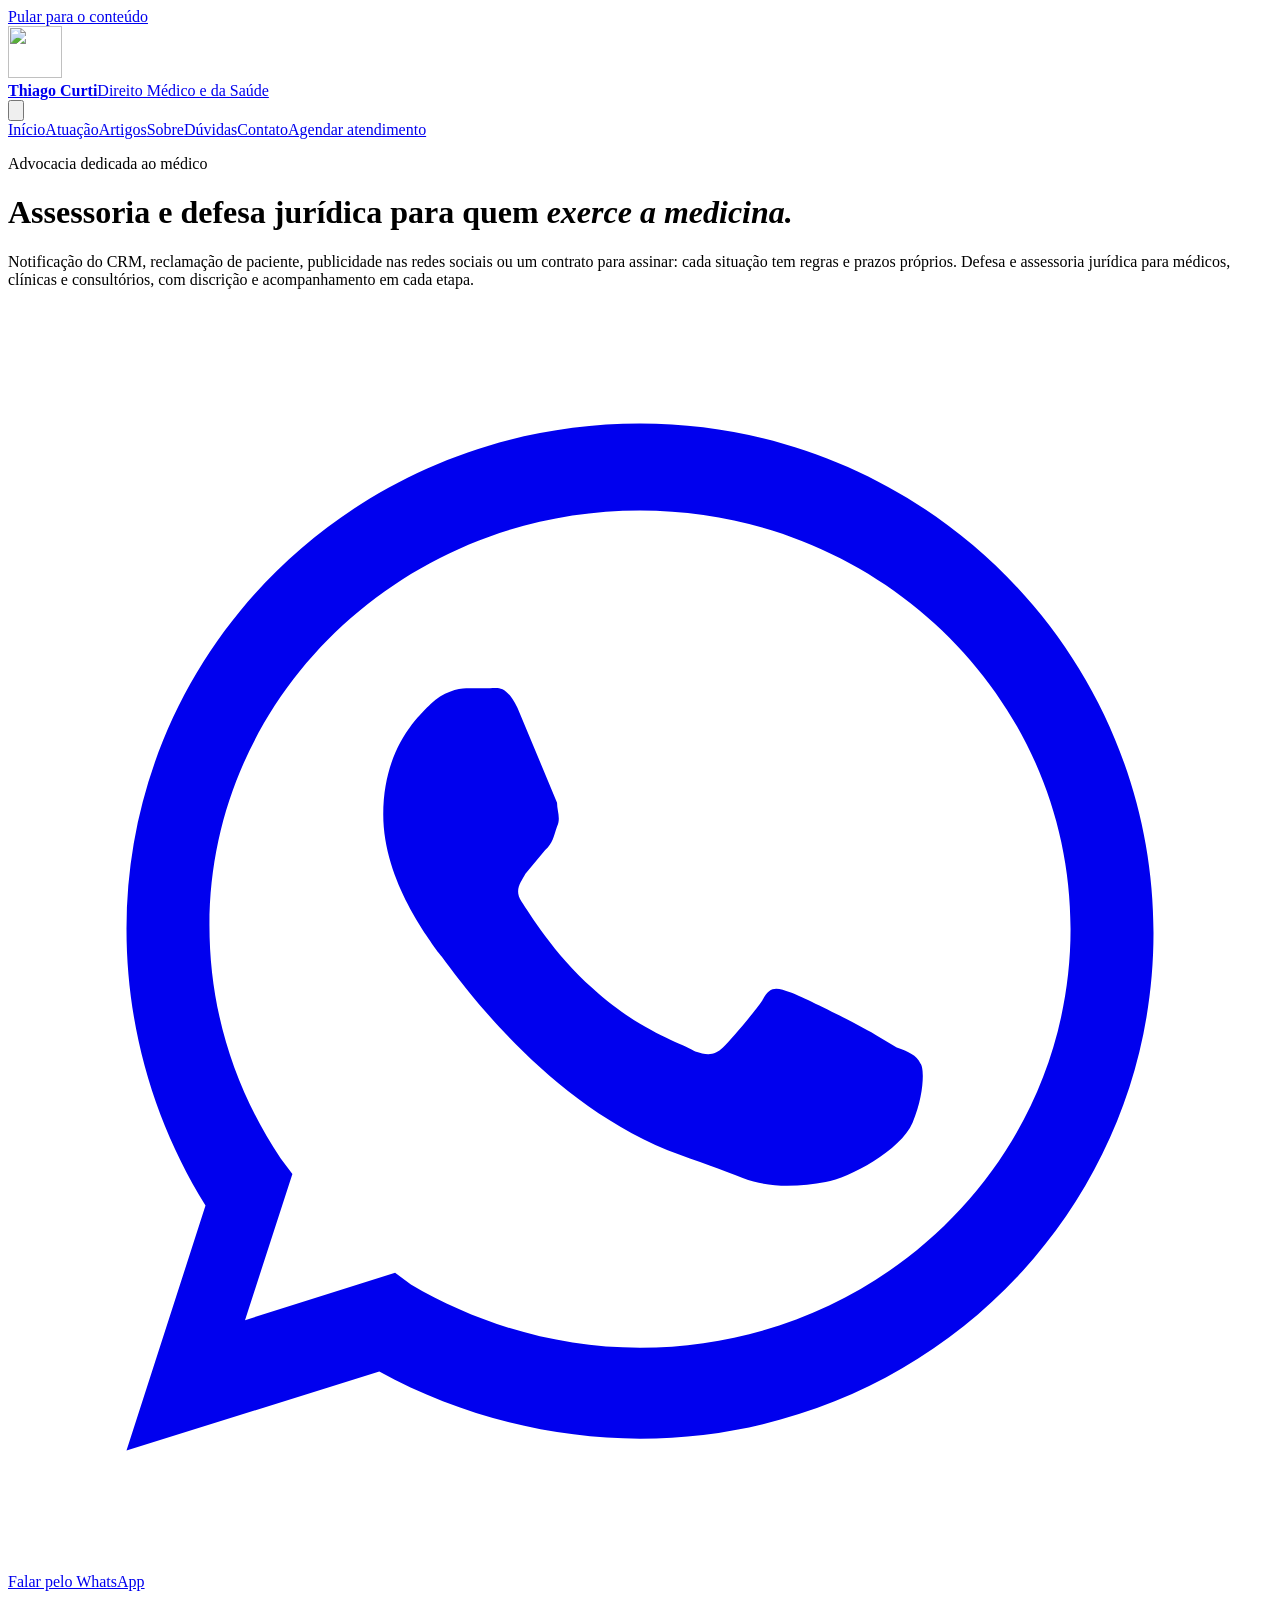
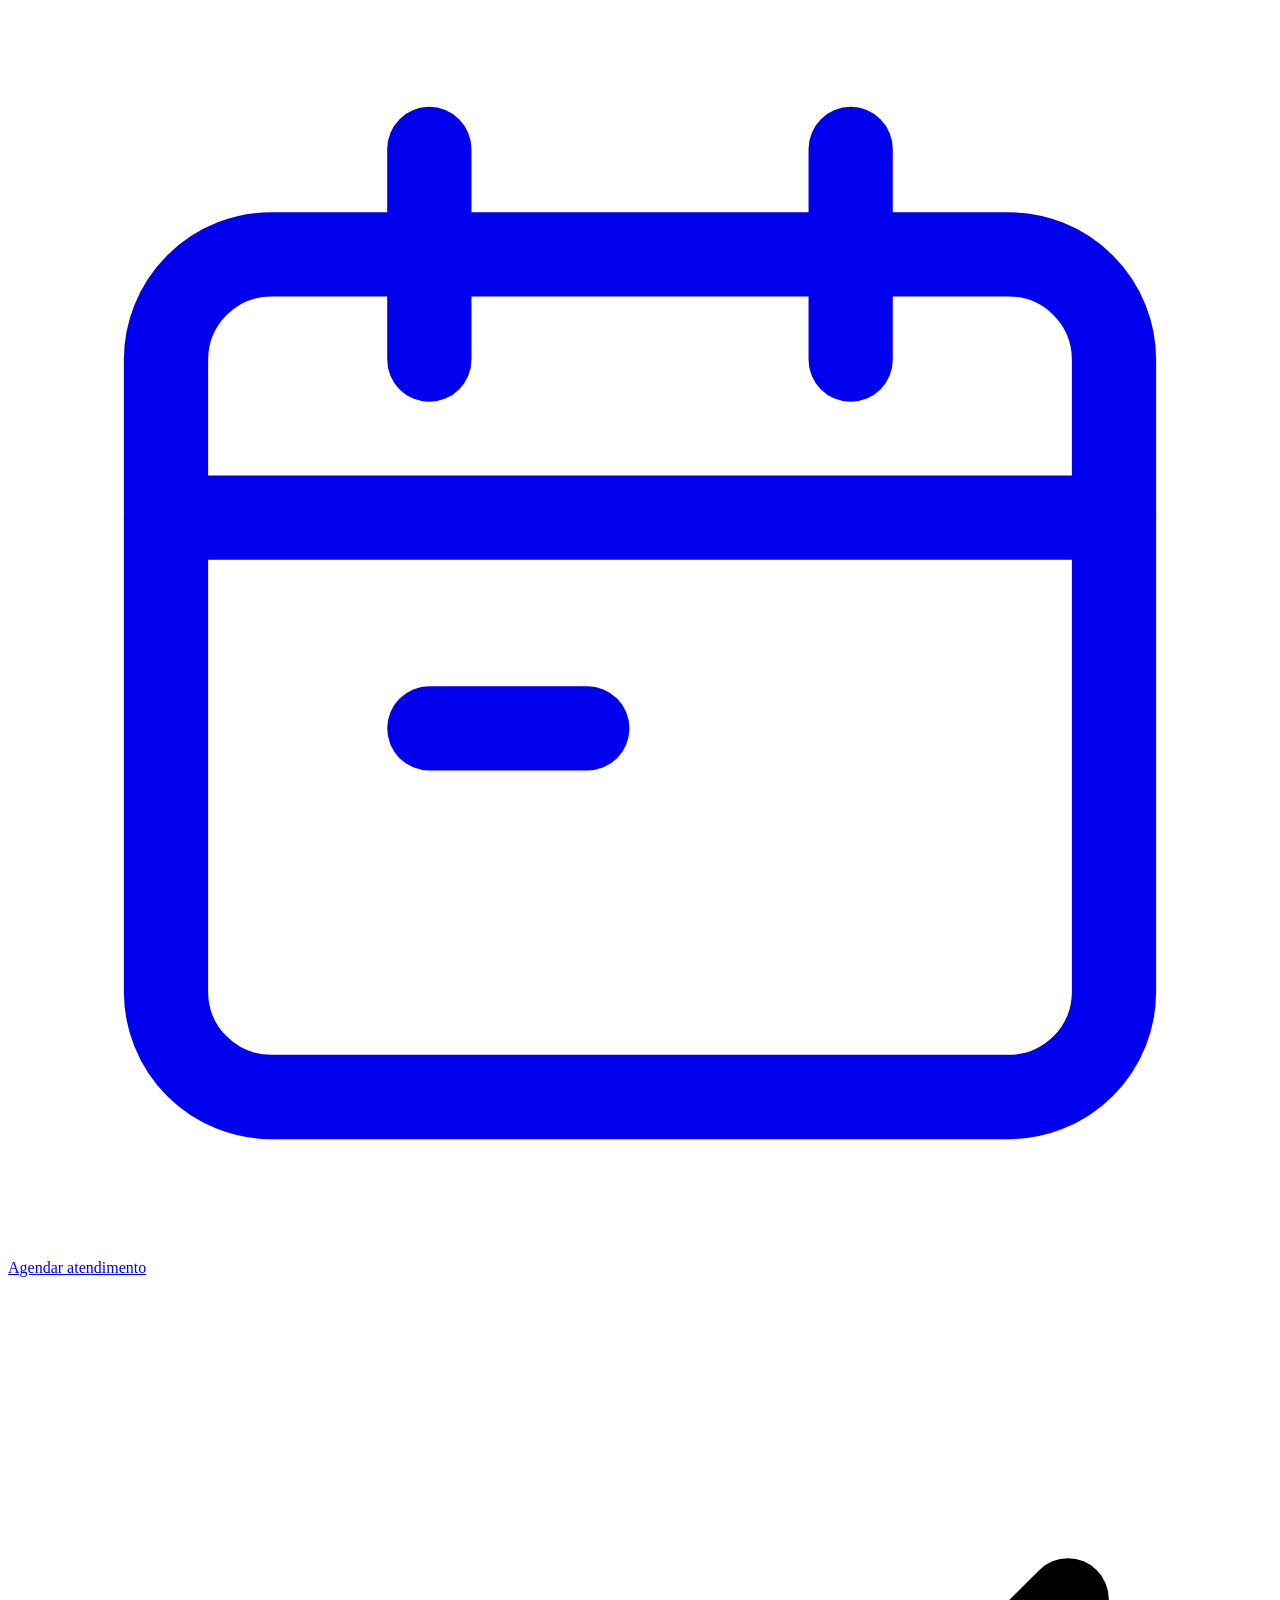
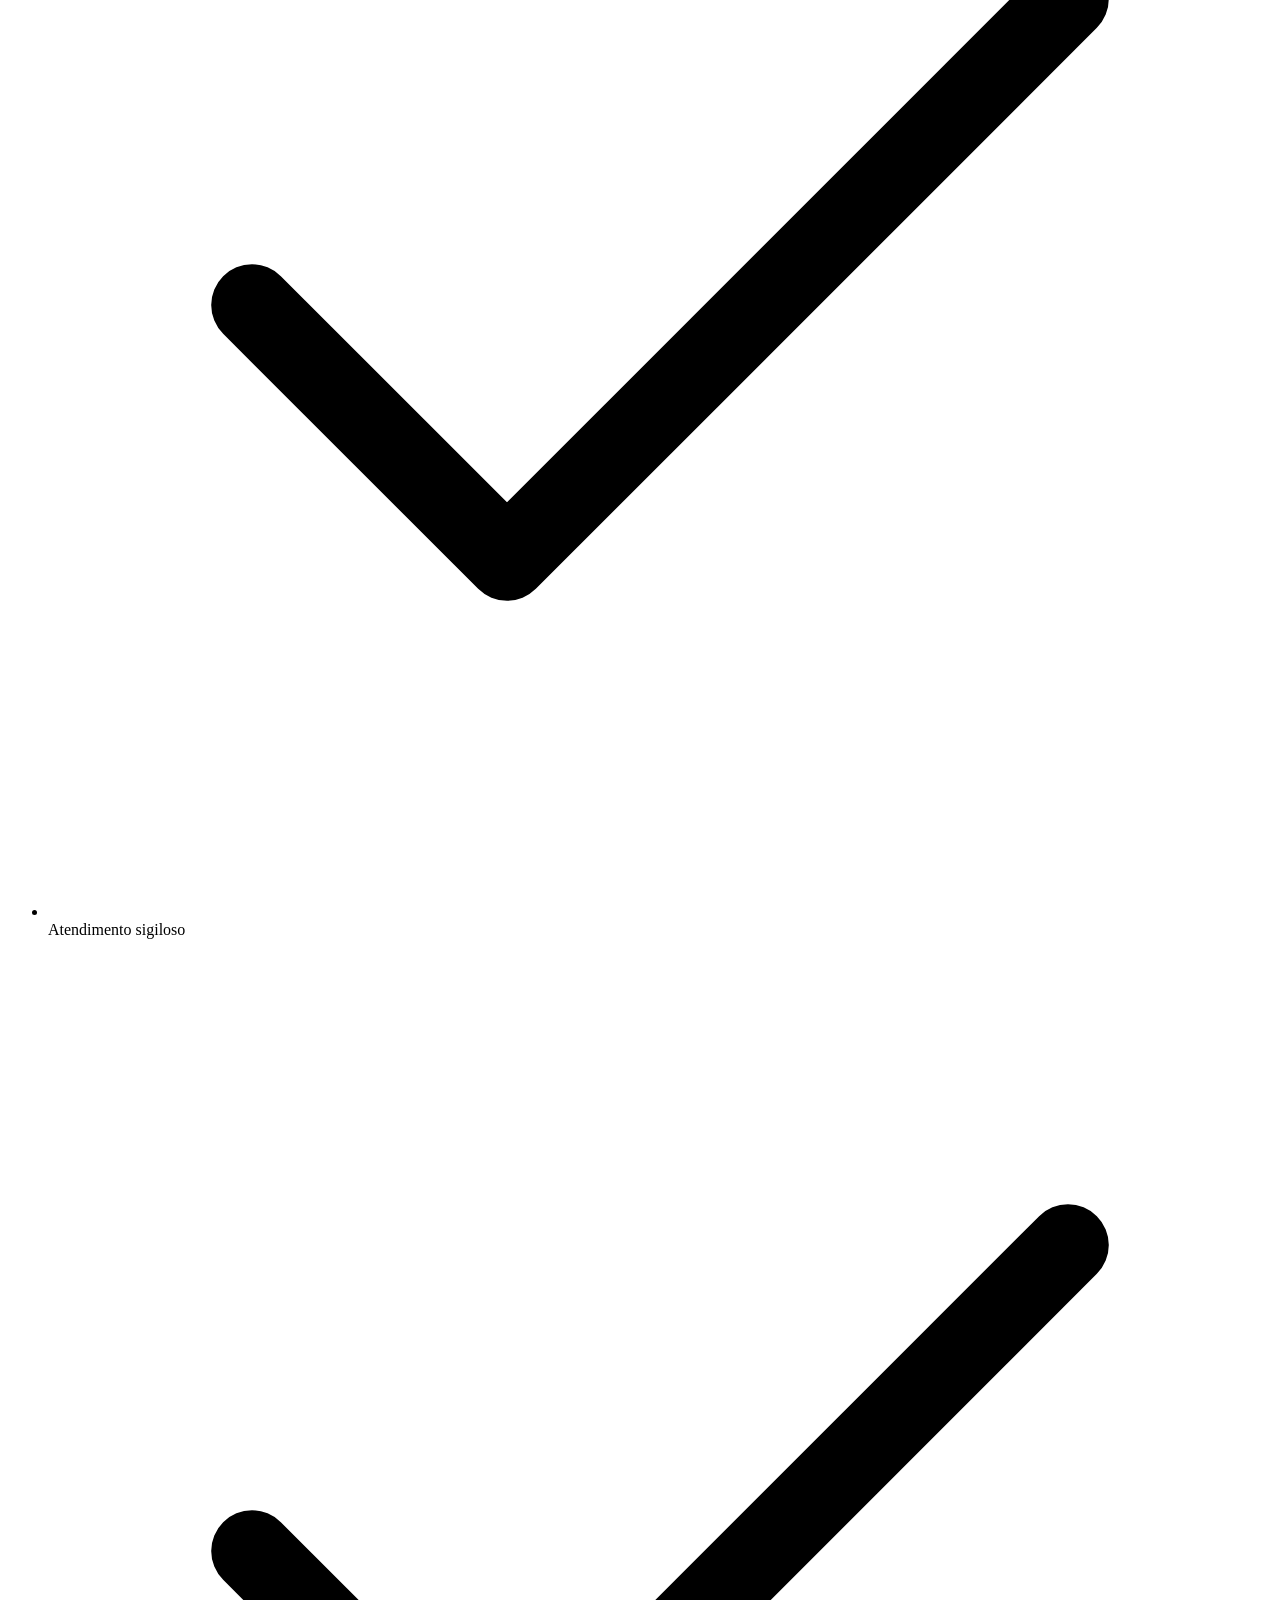
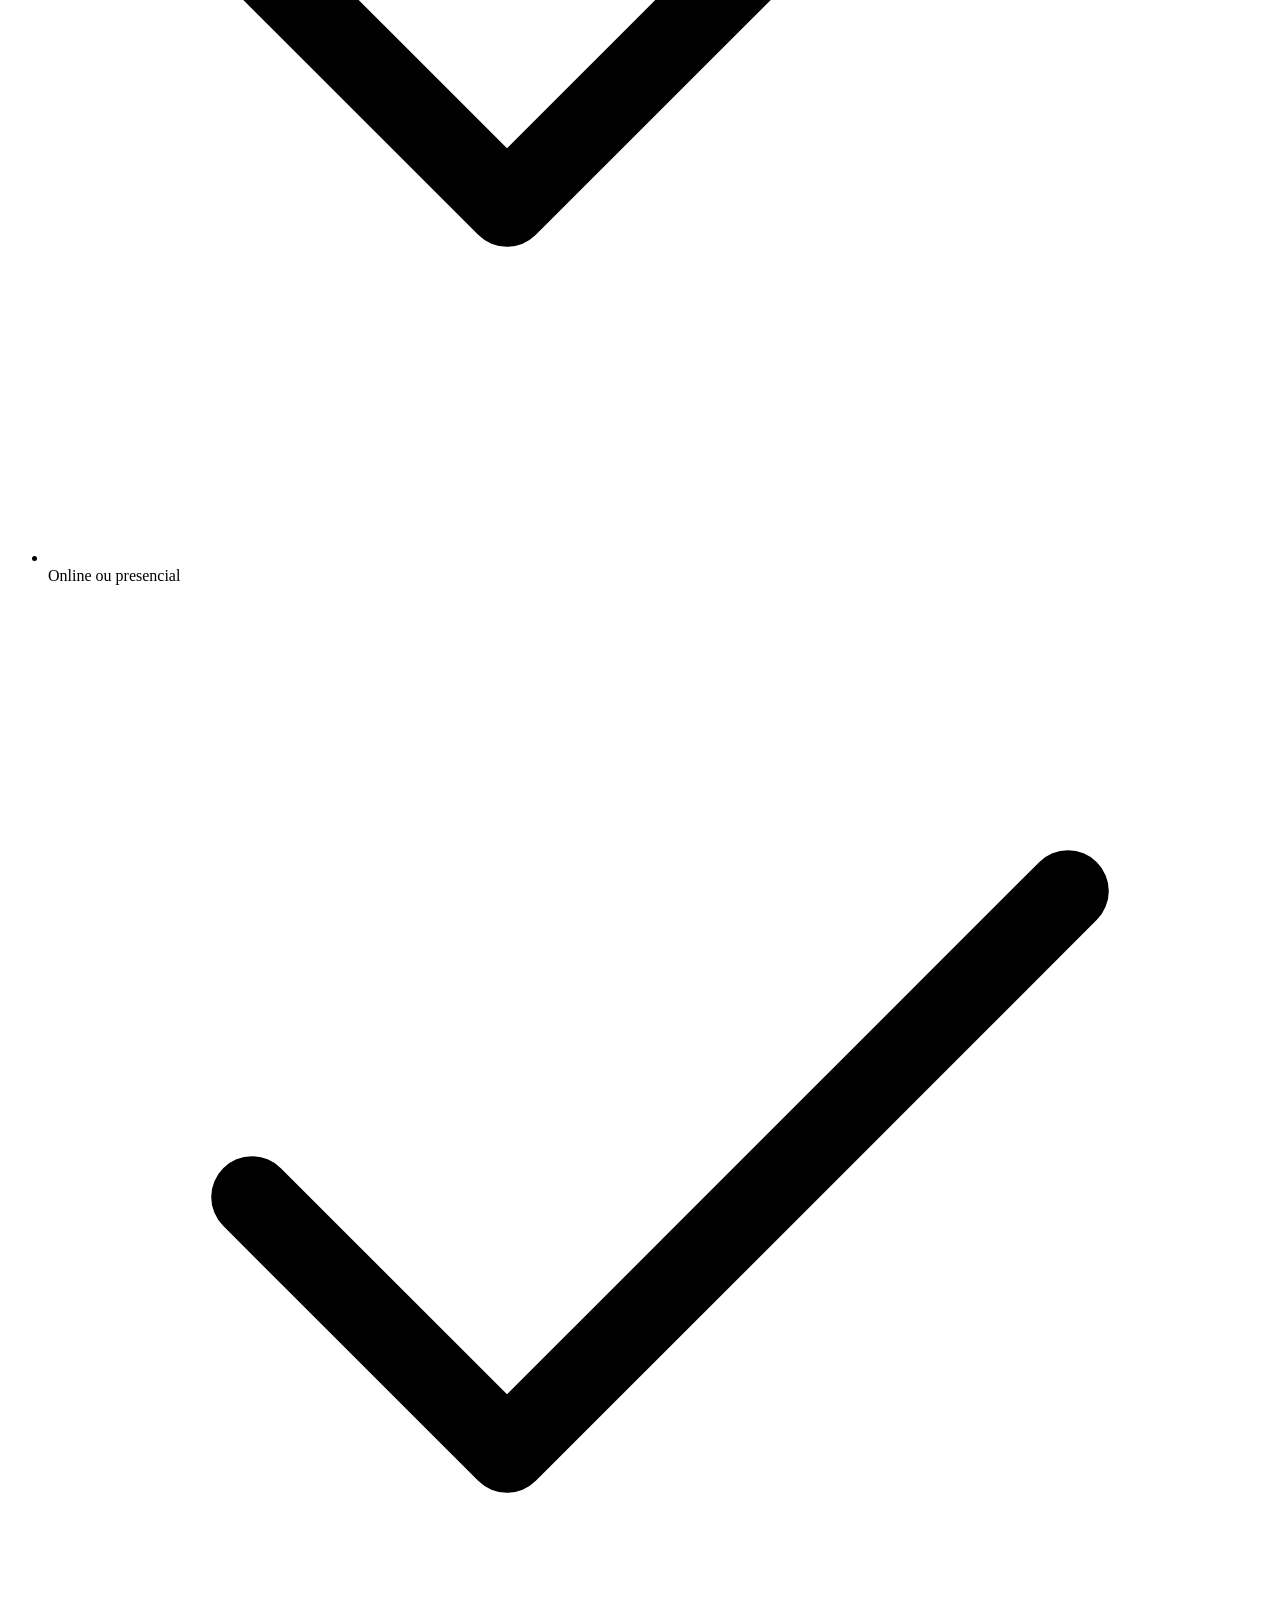
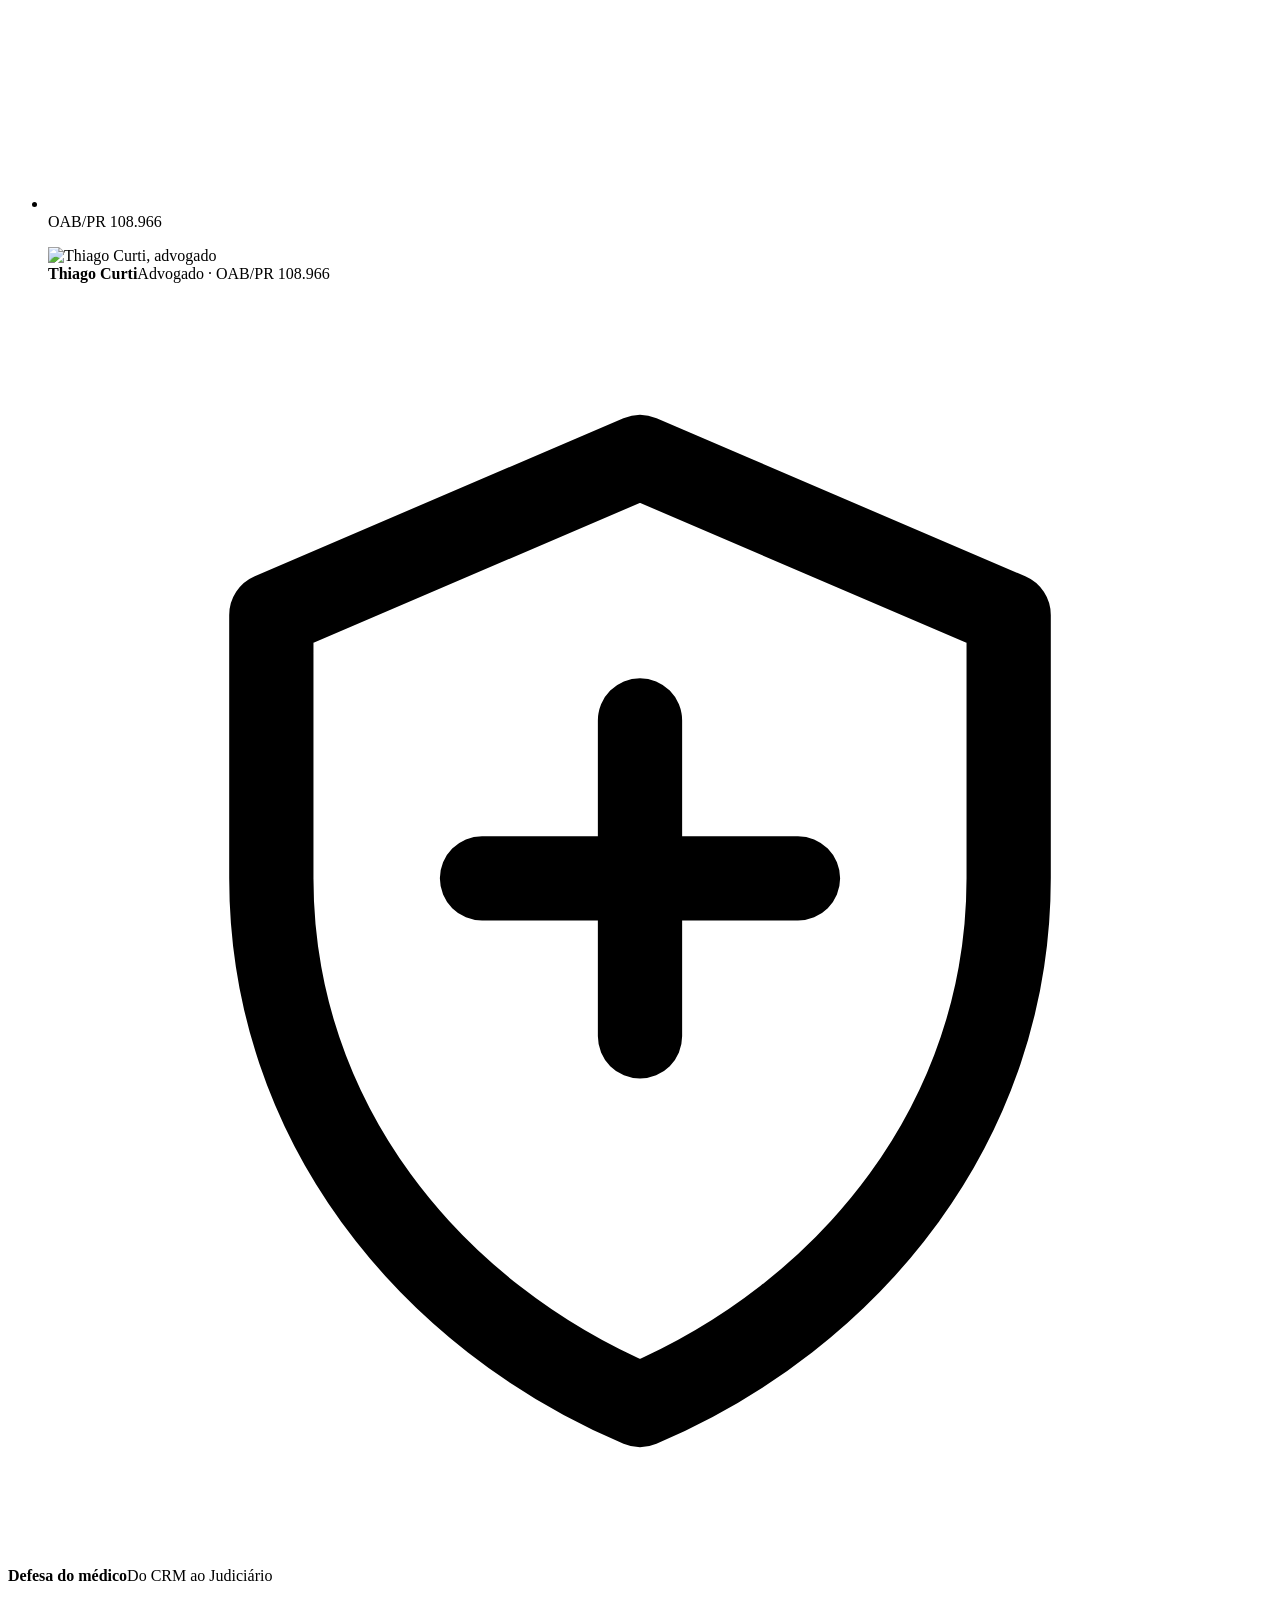
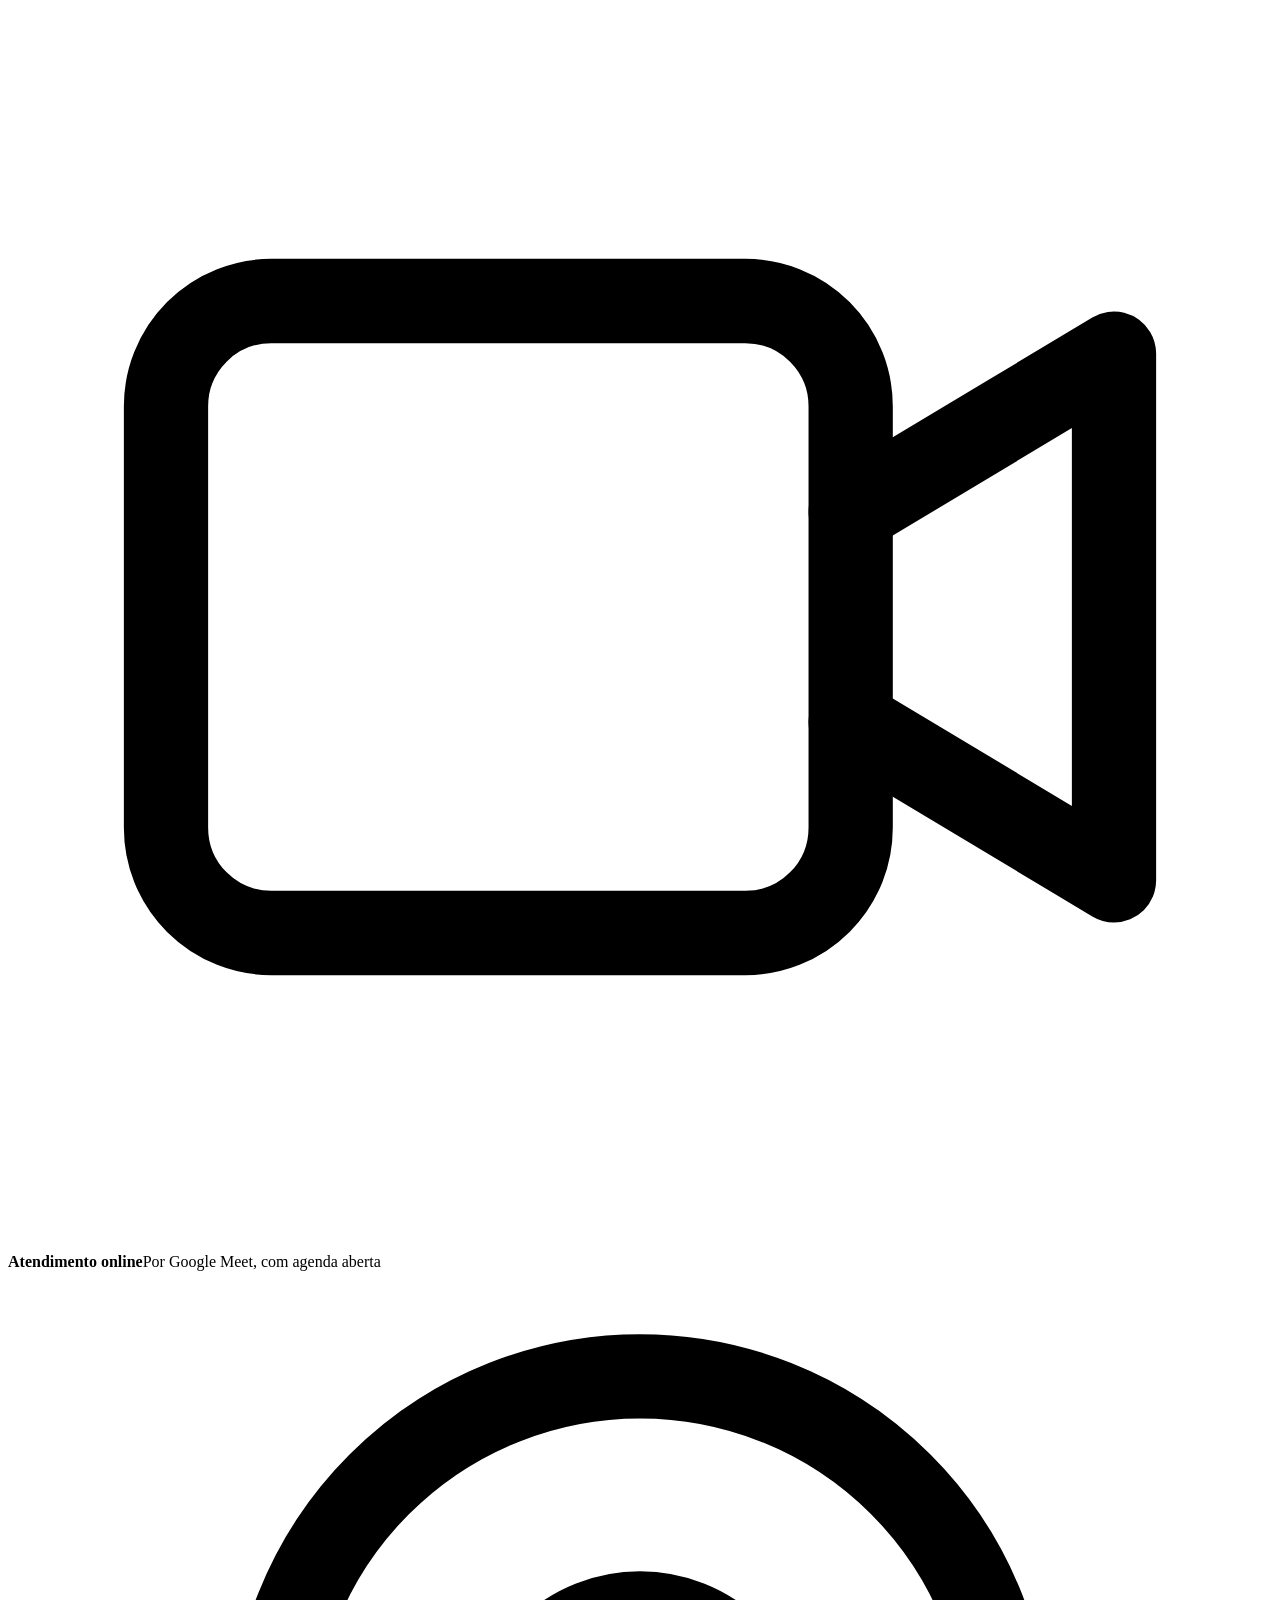
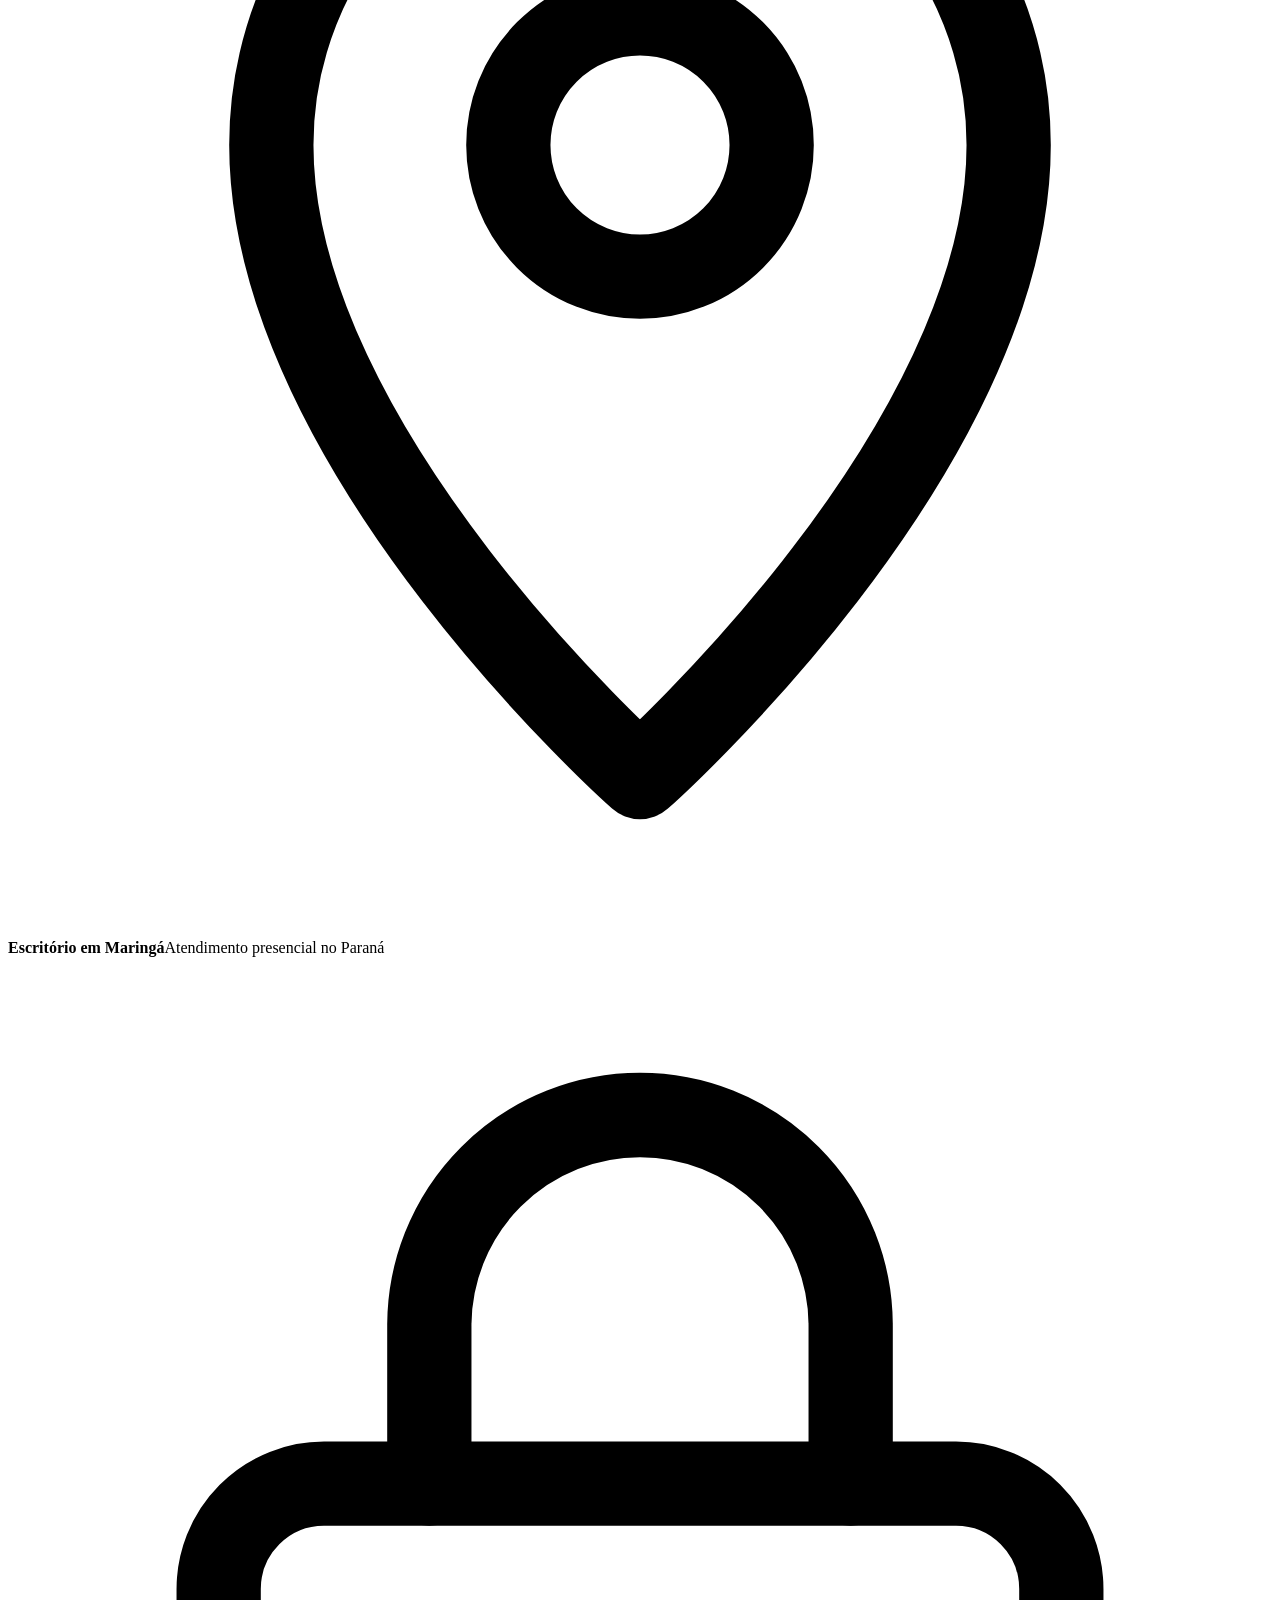
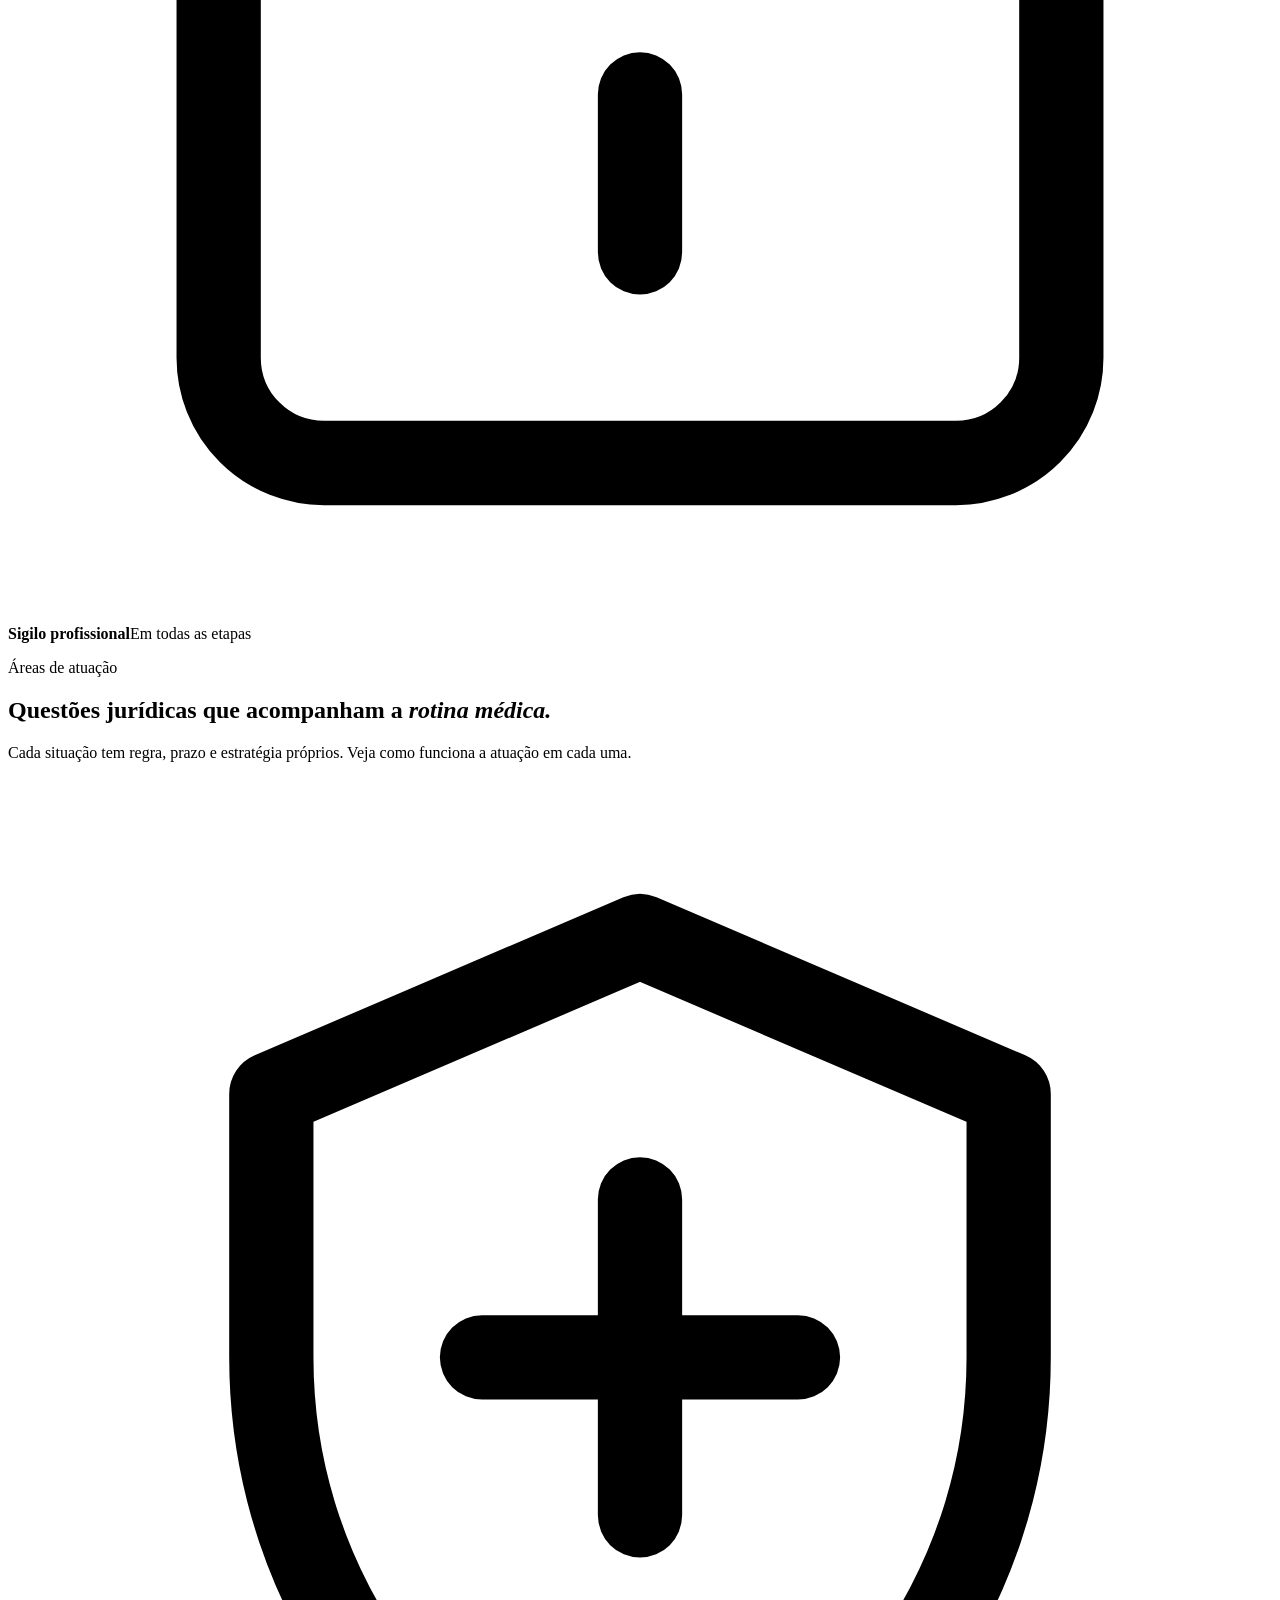
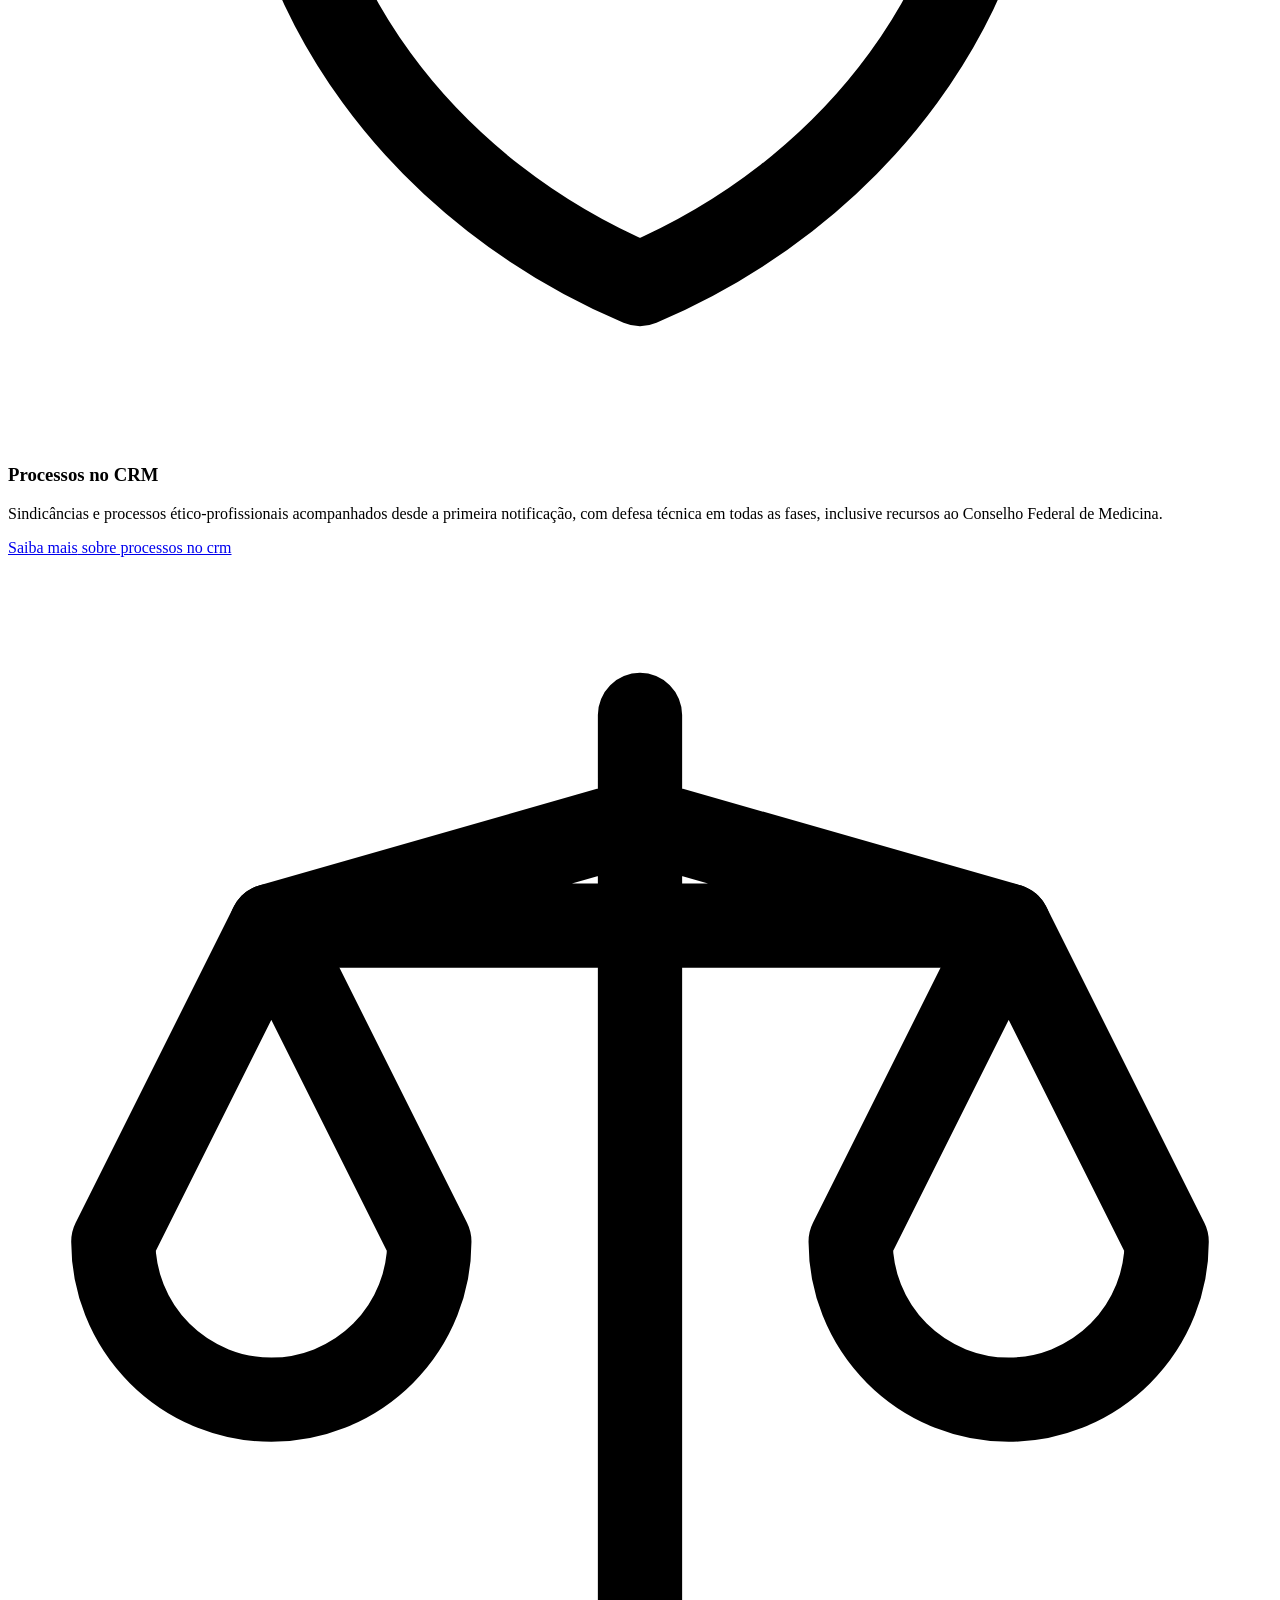
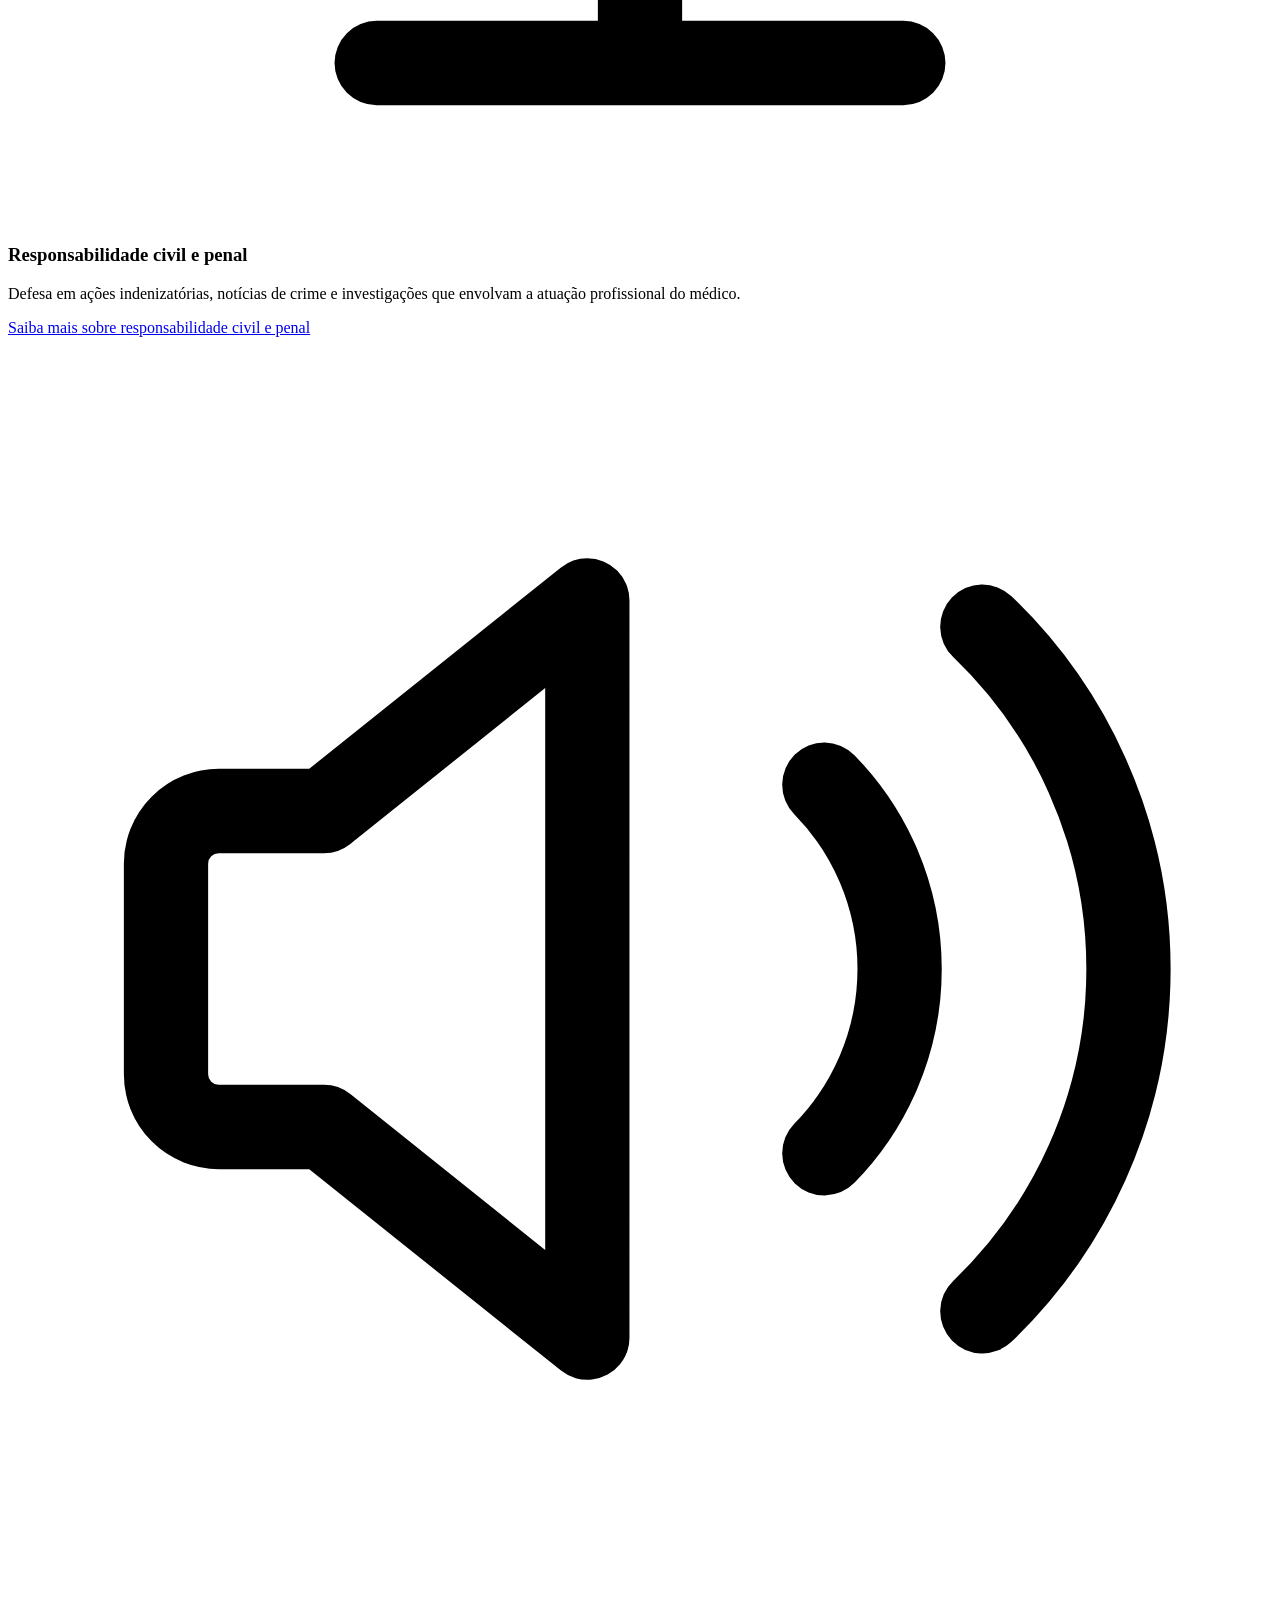
==== index.html @ bc61160e "Add files via upload" ====
<!DOCTYPE html>
<html lang="pt-BR">
<head>
<meta charset="utf-8">
<meta name="viewport" content="width=device-width, initial-scale=1">
<title>Thiago Curti | Advocacia em Direito Médico para médicos — Maringá/PR</title>
<meta name="description" content="Assessoria e defesa jurídica para médicos, clínicas e consultórios: processos no CRM, responsabilidade profissional, publicidade médica, contratos e LGPD.">
<link rel="canonical" href="https://thiagocurti.github.io/">
<meta property="og:title" content="Thiago Curti | Advocacia em Direito Médico para médicos — Maringá/PR">
<meta property="og:description" content="Assessoria e defesa jurídica para médicos, clínicas e consultórios: processos no CRM, responsabilidade profissional, publicidade médica, contratos e LGPD.">
<meta property="og:type" content="website">
<meta property="og:locale" content="pt_BR">
<meta property="og:image" content="https://thiagocurti.github.io/assets/img/thiago-curti.jpg">
<meta name="theme-color" content="#16171A">
<link rel="icon" href="data:image/svg+xml,%3Csvg xmlns='http://www.w3.org/2000/svg' viewBox='0 0 40 40'%3E%3Crect width='40' height='40' rx='8' fill='%2316171A'/%3E%3Cpath d='M28 12a10 10 0 1 0 0 16' fill='none' stroke='%23B48C52' stroke-width='3.5' stroke-linecap='round'/%3E%3C/svg%3E">
<link rel="preconnect" href="https://fonts.googleapis.com"><link rel="preconnect" href="https://fonts.gstatic.com" crossorigin><link href="https://fonts.googleapis.com/css2?family=Cormorant+Garamond:ital,wght@0,500;0,600;0,700;1,500;1,600&family=Montserrat:wght@400;500;600&display=swap" rel="stylesheet">
<link rel="stylesheet" href="assets/style.css">
</head>
<body>
<a class="pular" href="#conteudo">Pular para o conteúdo</a>
<header class="topo"><div class="wrap">
<a class="marca" href="index.html"><img src="assets/img/logo-escuro-marca.png" alt="" width="54" height="52"><div><strong>Thiago <b>Curti</b></strong><span>Direito Médico e da Saúde</span></div></a>
<button class="abrir-menu" type="button" aria-expanded="false" aria-controls="menu" aria-label="Abrir menu"><svg viewBox="0 0 24 24" fill="none" stroke="currentColor" stroke-width="1.6" stroke-linecap="round" stroke-linejoin="round" aria-hidden="true"><path d="M4 7h16M4 12h16M4 17h16"/></svg></button>
<nav class="menu" id="menu" aria-label="Principal"><a href="index.html" aria-current="page">Início</a><a href="index.html#atuacao">Atuação</a><a href="artigos/index.html">Artigos</a><a href="index.html#sobre">Sobre</a><a href="index.html#duvidas">Dúvidas</a><a href="index.html#atendimento">Contato</a><a class="btn btn-ouro" href="https://calendar.app.google/kTP8xy6RkX4CCLtx5" target="_blank" rel="noopener">Agendar atendimento</a></nav>
</div></header>
<main id="conteudo">
<div class="hero"><div class="wrap">
<div>
<p class="selo-topo">Advocacia dedicada ao médico</p>
<h1>Assessoria e defesa jurídica para quem <em>exerce a medicina.</em></h1>
<p class="lead">Notificação do CRM, reclamação de paciente, publicidade nas redes sociais ou um contrato para assinar: cada situação tem regras e prazos próprios. Defesa e assessoria jurídica para médicos, clínicas e consultórios, com discrição e acompanhamento em cada etapa.</p>
<div class="acoes"><a class="btn btn-whats" href="https://wa.me/5544998753258" target="_blank" rel="noopener"><svg viewBox="0 0 32 32" aria-hidden="true" fill="currentColor"><path d="M16 3C8.8 3 3 8.7 3 15.8c0 2.5.7 4.9 2 7L3 29l6.4-2c2 1.1 4.3 1.7 6.6 1.7 7.2 0 13-5.7 13-12.8S23.2 3 16 3zm0 23.4c-2.1 0-4.1-.6-5.8-1.6l-.4-.3-3.8 1.2 1.2-3.7-.3-.4c-1.2-1.8-1.8-3.8-1.8-5.9C5.1 9.9 10 5.2 16 5.2s10.9 4.7 10.9 10.6S22 26.4 16 26.4zm6-7.9c-.3-.2-1.9-1-2.2-1.1-.3-.1-.5-.2-.7.2-.2.3-.8 1-1 1.2-.2.2-.4.2-.7.1-.3-.2-1.4-.5-2.6-1.6-1-.9-1.6-1.9-1.8-2.2-.2-.3 0-.5.1-.7l.5-.6c.2-.2.2-.3.3-.6.1-.2 0-.4 0-.6l-1-2.4c-.3-.6-.5-.5-.7-.5h-.6c-.2 0-.6.1-.9.4-.3.3-1.2 1.1-1.2 2.8s1.2 3.2 1.4 3.5c.2.2 2.4 3.6 5.8 5 .8.3 1.4.5 1.9.7.8.3 1.5.2 2.1.1.6-.1 1.9-.8 2.2-1.5.3-.7.3-1.4.2-1.5-.1-.2-.3-.3-.6-.4z"/></svg>Falar pelo WhatsApp</a><a class="btn btn-claro" href="https://calendar.app.google/kTP8xy6RkX4CCLtx5" target="_blank" rel="noopener"><svg viewBox="0 0 24 24" fill="none" stroke="currentColor" stroke-width="1.6" stroke-linecap="round" stroke-linejoin="round" aria-hidden="true"><rect x="3" y="5" width="18" height="16" rx="2"/><path d="M3 10h18M8 3v4M16 3v4M8 14h3"/></svg>Agendar atendimento</a></div>
<ul class="garantias"><li><svg viewBox="0 0 24 24" fill="none" stroke="currentColor" stroke-width="1.6" stroke-linecap="round" stroke-linejoin="round" aria-hidden="true"><path d="M20 6L9 17l-5-5"/></svg>Atendimento sigiloso</li><li><svg viewBox="0 0 24 24" fill="none" stroke="currentColor" stroke-width="1.6" stroke-linecap="round" stroke-linejoin="round" aria-hidden="true"><path d="M20 6L9 17l-5-5"/></svg>Online ou presencial</li><li><svg viewBox="0 0 24 24" fill="none" stroke="currentColor" stroke-width="1.6" stroke-linecap="round" stroke-linejoin="round" aria-hidden="true"><path d="M20 6L9 17l-5-5"/></svg>OAB/PR 108.966</li></ul>
</div>
<figure class="retrato-hero"><img src="assets/img/thiago-curti.jpg" alt="Thiago Curti, advogado" width="640" height="640"><figcaption><strong>Thiago Curti</strong>Advogado · OAB/PR 108.966</figcaption></figure>
</div></div>

<div class="faixa"><div class="wrap">
<div class="item"><svg viewBox="0 0 24 24" fill="none" stroke="currentColor" stroke-width="1.6" stroke-linecap="round" stroke-linejoin="round" aria-hidden="true"><path d="M12 3l7 3v5c0 4.6-3 8.3-7 10-4-1.7-7-5.4-7-10V6l7-3z"/><path d="M12 8v6M9 11h6"/></svg><div><strong>Defesa do médico</strong><span>Do CRM ao Judiciário</span></div></div>
<div class="item"><svg viewBox="0 0 24 24" fill="none" stroke="currentColor" stroke-width="1.6" stroke-linecap="round" stroke-linejoin="round" aria-hidden="true"><rect x="3" y="6" width="13" height="12" rx="2"/><path d="M16 10l5-3v10l-5-3"/></svg><div><strong>Atendimento online</strong><span>Por Google Meet, com agenda aberta</span></div></div>
<div class="item"><svg viewBox="0 0 24 24" fill="none" stroke="currentColor" stroke-width="1.6" stroke-linecap="round" stroke-linejoin="round" aria-hidden="true"><path d="M12 21s7-6.2 7-12a7 7 0 10-14 0c0 5.8 7 12 7 12z"/><circle cx="12" cy="9" r="2.5"/></svg><div><strong>Escritório em Maringá</strong><span>Atendimento presencial no Paraná</span></div></div>
<div class="item"><svg viewBox="0 0 24 24" fill="none" stroke="currentColor" stroke-width="1.6" stroke-linecap="round" stroke-linejoin="round" aria-hidden="true"><rect x="4" y="10" width="16" height="11" rx="2"/><path d="M8 10V7a4 4 0 018 0v3M12 14v3"/></svg><div><strong>Sigilo profissional</strong><span>Em todas as etapas</span></div></div>
</div></div>

<section id="atuacao"><div class="wrap">
<div class="cab-secao"><p class="marcador">Áreas de atuação</p><h2>Questões jurídicas que acompanham a <em>rotina médica.</em></h2><p>Cada situação tem regra, prazo e estratégia próprios. Veja como funciona a atuação em cada uma.</p></div>
<div class="cartoes"><article class="cartao"><div class="icone"><svg viewBox="0 0 24 24" fill="none" stroke="currentColor" stroke-width="1.6" stroke-linecap="round" stroke-linejoin="round" aria-hidden="true"><path d="M12 3l7 3v5c0 4.6-3 8.3-7 10-4-1.7-7-5.4-7-10V6l7-3z"/><path d="M12 8v6M9 11h6"/></svg></div><h3>Processos no CRM</h3><p>Sindicâncias e processos ético-profissionais acompanhados desde a primeira notificação, com defesa técnica em todas as fases, inclusive recursos ao Conselho Federal de Medicina.</p><a href="artigos/notificacao-crm-o-que-fazer.html">Saiba mais<span class="sr"> sobre processos no crm</span></a></article><article class="cartao"><div class="icone"><svg viewBox="0 0 24 24" fill="none" stroke="currentColor" stroke-width="1.6" stroke-linecap="round" stroke-linejoin="round" aria-hidden="true"><path d="M12 3v18M7 21h10M5 7h14M12 5l-7 2M12 5l7 2"/><path d="M5 7l-3 6a3 3 0 006 0L5 7zM19 7l-3 6a3 3 0 006 0l-3-6z"/></svg></div><h3>Responsabilidade civil e penal</h3><p>Defesa em ações indenizatórias, notícias de crime e investigações que envolvam a atuação profissional do médico.</p><a href="artigos/prontuario-e-consentimento-defesa-do-medico.html">Saiba mais<span class="sr"> sobre responsabilidade civil e penal</span></a></article><article class="cartao"><div class="icone"><svg viewBox="0 0 24 24" fill="none" stroke="currentColor" stroke-width="1.6" stroke-linecap="round" stroke-linejoin="round" aria-hidden="true"><path d="M3 10v4a1 1 0 001 1h2l5 4V5L6 9H4a1 1 0 00-1 1z"/><path d="M15.5 8.5a5 5 0 010 7M18.5 5.5a9 9 0 010 13"/></svg></div><h3>Publicidade médica</h3><p>Revisão de perfis, campanhas e conteúdos de redes sociais à luz da Resolução CFM n.º 2.336/2023, para comunicar sem expor o registro profissional.</p><a href="artigos/publicidade-medica-resolucao-cfm-2336.html">Saiba mais<span class="sr"> sobre publicidade médica</span></a></article><article class="cartao"><div class="icone"><svg viewBox="0 0 24 24" fill="none" stroke="currentColor" stroke-width="1.6" stroke-linecap="round" stroke-linejoin="round" aria-hidden="true"><rect x="5" y="3" width="14" height="18" rx="2"/><path d="M9 3v2h6V3M9 10h6M9 14h6M9 18h3"/></svg></div><h3>Preventivo: prontuários, consentimentos e demais documentos</h3><p>Revisão de prontuários, termos de consentimento livre e esclarecido e demais documentos do consultório, para que a rotina já produza a prova de que o atendimento foi correto.</p><a href="artigos/prontuario-e-consentimento-defesa-do-medico.html">Saiba mais<span class="sr"> sobre preventivo: prontuários, consentimentos e demais documentos</span></a></article><article class="cartao"><div class="icone"><svg viewBox="0 0 24 24" fill="none" stroke="currentColor" stroke-width="1.6" stroke-linecap="round" stroke-linejoin="round" aria-hidden="true"><path d="M14 3H7a2 2 0 00-2 2v14a2 2 0 002 2h10a2 2 0 002-2V8z"/><path d="M14 3v5h5M9 13h6M9 17h3"/><path d="M14.5 17.5l1.5 1.5 3-3"/></svg></div><h3>Contratos e sociedades médicas</h3><p>Contratos com hospitais, clínicas e operadoras, constituição de pessoa jurídica médica e acordos entre sócios.</p><a href="artigos/medico-pj-contratos-hospitais-clinicas.html">Saiba mais<span class="sr"> sobre contratos e sociedades médicas</span></a></article><article class="cartao"><div class="icone"><svg viewBox="0 0 24 24" fill="none" stroke="currentColor" stroke-width="1.6" stroke-linecap="round" stroke-linejoin="round" aria-hidden="true"><rect x="4" y="10" width="16" height="11" rx="2"/><path d="M8 10V7a4 4 0 018 0v3M12 14v3"/></svg></div><h3>Proteção de dados e telemedicina</h3><p>Adequação de consultórios e clínicas à LGPD e às regras da telemedicina, com foco no sigilo dos dados de saúde.</p><a href="artigos/lgpd-no-consultorio-medico.html">Saiba mais<span class="sr"> sobre proteção de dados e telemedicina</span></a></article></div>
</div></section>

<section class="crm" aria-labelledby="crm-titulo"><div class="grade">
<div class="foto"><p class="prazo"><b>30</b><span>dias</span><small>prazo da defesa prévia no processo ético-profissional (artigo 43, parágrafo 1º, do Código de Processo Ético-Profissional)</small></p></div>
<div class="texto">
<p class="marcador">Primeiros cuidados</p>
<h2 id="crm-titulo">Recebeu uma notificação do CRM?</h2>
<p class="intro">O que se faz nos primeiros dias costuma acompanhar o caso até o fim. Antes de responder:</p>
<ol class="passos">
<li><span><strong>Anote a data do recebimento.</strong> No processo ético-profissional, a defesa prévia tem prazo de 30 dias, contados da juntada aos autos do comprovante da citação.</span></li>
<li><span><strong>Separe a documentação:</strong> prontuário completo, termos de consentimento e registros do atendimento.</span></li>
<li><span><strong>Não procure o paciente</strong> ou o denunciante para tratar do caso.</span></li>
<li><span><strong>Não responda por impulso.</strong> A manifestação inicial já integra o procedimento.</span></li>
</ol>
<div class="acoes"><a class="btn btn-ouro" href="https://calendar.app.google/kTP8xy6RkX4CCLtx5" target="_blank" rel="noopener">Agendar uma conversa</a><a class="btn btn-claro" href="artigos/notificacao-crm-o-que-fazer.html">Ler o artigo completo</a></div>
</div>
</div></section>

<section id="sobre" class="creme"><div class="wrap sobre">
<div class="retrato" style="background:#fff;aspect-ratio:auto;padding:56px 40px"><img src="assets/img/logo-claro.png" alt="Logotipo Thiago Curti" style="height:auto;object-fit:contain" width="560" height="429"></div>
<div>
<p class="marcador">Sobre o advogado</p>
<h2>Thiago Curti</h2>
<p>Advogado inscrito na Ordem dos Advogados do Brasil, Seção do Paraná, sob o n.º 108.966, com escritório em Maringá. Dedica sua atuação ao Direito Médico e da Saúde, com foco na assessoria e na defesa de médicos, clínicas e consultórios.</p>
<p>O trabalho reúne o conhecimento das normas do Conselho Federal de Medicina, do Código de Ética Médica e da legislação civil, penal e de proteção de dados, com linguagem direta e acompanhamento próximo de cada etapa.</p>
<p>Também produz conteúdo informativo sobre a rotina jurídica da medicina no Instagram e no YouTube.</p>
<div class="redes"><a class="btn btn-azul" href="https://www.instagram.com/thiagocurti" target="_blank" rel="noopener">Instagram</a><a class="btn btn-contorno" href="https://www.youtube.com/channel/UC_EC77Ljl761EYmBbQ0q96g" target="_blank" rel="noopener">Canal no YouTube</a></div>
</div>
</div></section>

<section id="artigos"><div class="wrap">
<div class="cab-secao centro"><p class="marcador">Artigos</p><h2>Informação objetiva para o <em>dia a dia do médico.</em></h2></div>
<div class="grade-artigos"><article class="card-artigo"><div class="capa"><svg viewBox="0 0 24 24" fill="none" stroke="currentColor" stroke-width="1.6" stroke-linecap="round" stroke-linejoin="round" aria-hidden="true"><path d="M12 3l7 3v5c0 4.6-3 8.3-7 10-4-1.7-7-5.4-7-10V6l7-3z"/><path d="M12 8v6M9 11h6"/></svg><span>Processo no CRM</span></div><div class="txt"><h3><a href="artigos/notificacao-crm-o-que-fazer.html">Recebi uma notificação do CRM. E agora?</a></h3><p>A diferença entre sindicância e processo ético-profissional, os prazos que importam e os erros mais comuns na primeira resposta.</p><p class="data">6 min de leitura</p></div></article><article class="card-artigo"><div class="capa"><svg viewBox="0 0 24 24" fill="none" stroke="currentColor" stroke-width="1.6" stroke-linecap="round" stroke-linejoin="round" aria-hidden="true"><path d="M3 10v4a1 1 0 001 1h2l5 4V5L6 9H4a1 1 0 00-1 1z"/><path d="M15.5 8.5a5 5 0 010 7M18.5 5.5a9 9 0 010 13"/></svg><span>Publicidade médica</span></div><div class="txt"><h3><a href="artigos/publicidade-medica-resolucao-cfm-2336.html">Publicidade médica: o que mudou com a Resolução CFM n.º 2.336/2023</a></h3><p>Antes e depois, selfies, preços de consulta e pós-graduação: o que passou a ser permitido e quais limites continuam valendo.</p><p class="data">6 min de leitura</p></div></article><article class="card-artigo"><div class="capa"><svg viewBox="0 0 24 24" fill="none" stroke="currentColor" stroke-width="1.6" stroke-linecap="round" stroke-linejoin="round" aria-hidden="true"><rect x="5" y="3" width="14" height="18" rx="2"/><path d="M9 3v2h6V3M9 10h6M9 14h6M9 18h3"/></svg><span>Prontuário</span></div><div class="txt"><h3><a href="artigos/prontuario-e-consentimento-defesa-do-medico.html">Prontuário e termo de consentimento: a principal prova de defesa do médico</a></h3><p>Em processos éticos e ações indenizatórias, o que está registrado costuma valer mais do que qualquer explicação posterior.</p><p class="data">5 min de leitura</p></div></article></div>
<p class="ver-todos"><a class="btn btn-contorno" href="artigos/index.html">Ver todos os artigos</a></p>
</div></section>

<section id="duvidas" class="creme"><div class="wrap">
<div class="cab-secao centro"><p class="marcador">Dúvidas frequentes</p><h2>Perguntas que os médicos costumam fazer</h2></div>
<div class="faq"><details open><summary>Preciso de advogado já na fase de sindicância?</summary><div class="resp"><p>A presença de advogado não é obrigatória, mas é recomendável. Os esclarecimentos prestados na sindicância passam a integrar o procedimento e podem ser usados nas fases seguintes. Uma manifestação técnica, apoiada no prontuário e nas normas do Conselho Federal de Medicina, é muitas vezes o que leva ao arquivamento logo no início.</p></div></details><details><summary>O atendimento pode ser feito a distância?</summary><div class="resp"><p>Sim. O atendimento online é feito por Google Meet, com horário escolhido diretamente na agenda, o que permite orientar médicos de outras cidades. Também há atendimento presencial no escritório em Maringá.</p></div></details><details><summary>Como funciona o primeiro atendimento?</summary><div class="resp"><p>Você escolhe o horário na agenda e informa, em poucas linhas, do que se trata. Na reunião, de até 45 minutos, a situação é analisada e os caminhos possíveis são explicados. Se houver contratação, a proposta de honorários é apresentada por escrito antes de qualquer providência.</p></div></details><details><summary>Quais documentos devo separar?</summary><div class="resp"><p>A notificação ou citação recebida, com a data de recebimento, o prontuário completo do atendimento, os termos de consentimento, exames, prescrições e eventuais mensagens trocadas. Não é preciso enviar nada antes da reunião.</p></div></details><details><summary>As informações que eu enviar são sigilosas?</summary><div class="resp"><p>Sim. Tudo o que é relatado ao advogado está protegido pelo sigilo profissional. Ainda assim, recomenda-se não enviar por mensagem dados que identifiquem pacientes antes da reunião.</p></div></details><details><summary>Clínicas e consultórios também são atendidos?</summary><div class="resp"><p>Sim. Além da defesa individual do médico, o escritório presta assessoria preventiva a clínicas e consultórios em contratos, publicidade, prontuário e proteção de dados.</p></div></details></div>
</div></section>

<section id="atendimento"><div class="wrap">
<div class="cab-secao centro"><p class="marcador">Atendimento</p><h2>Escolha como prefere ser atendido</h2><p>O horário é marcado diretamente na agenda, e a confirmação chega por e-mail.</p></div>
<div class="opcoes">
<div class="opcao destaque"><div class="icone"><svg viewBox="0 0 24 24" fill="none" stroke="currentColor" stroke-width="1.6" stroke-linecap="round" stroke-linejoin="round" aria-hidden="true"><rect x="3" y="6" width="13" height="12" rx="2"/><path d="M16 10l5-3v10l-5-3"/></svg></div><h3>Online</h3><p>Reunião de até 45 minutos pelo Google Meet. O link chega por e-mail após a confirmação.</p><a class="btn btn-ouro" href="https://calendar.app.google/kTP8xy6RkX4CCLtx5" target="_blank" rel="noopener">Escolher horário online</a></div>
<div class="opcao"><div class="icone"><svg viewBox="0 0 24 24" fill="none" stroke="currentColor" stroke-width="1.6" stroke-linecap="round" stroke-linejoin="round" aria-hidden="true"><path d="M4 21V8l8-5 8 5v13M9 21v-6h6v6M3 21h18"/><path d="M9 10h.01M15 10h.01"/></svg></div><h3>Presencial em Maringá</h3><p>Reunião de até 45 minutos no escritório: R. Mem de Sá, 626, Zona 02, Maringá/PR, 87010-370.</p><a class="btn btn-azul" href="https://calendar.app.google/4LmpsZA76husfQk38" target="_blank" rel="noopener">Escolher horário presencial</a></div>
<div class="opcao"><div class="icone"><svg viewBox="0 0 24 24" fill="none" stroke="currentColor" stroke-width="1.6" stroke-linecap="round" stroke-linejoin="round" aria-hidden="true"><path d="M3 12l4-4 4 2 3-2 7 4M3 12l5 5c1 1 2 1 3 0l1-1M21 12l-5 5c-1 1-2 1-3 0"/><path d="M7 8l-4 4"/></svg></div><h3>Colegas e parceiros</h3><p>Janelas de 15 minutos para alinhamentos entre advogados, correspondentes e parceiros.</p><a class="btn btn-contorno" href="https://calendar.app.google/Qg24mGTQALDB6xcJ6" target="_blank" rel="noopener">Agendar alinhamento</a></div>
</div>
<div class="contato-grade">
<div class="lado"><h3>Prefere escrever antes?</h3><p>Conte em poucas linhas o que está acontecendo. A mensagem segue para o WhatsApp do escritório, e o retorno é feito em horário comercial.</p>
<div class="contato">
<a class="bloco" href="https://wa.me/5544998753258" target="_blank" rel="noopener"><svg viewBox="0 0 32 32" aria-hidden="true" fill="currentColor"><path d="M16 3C8.8 3 3 8.7 3 15.8c0 2.5.7 4.9 2 7L3 29l6.4-2c2 1.1 4.3 1.7 6.6 1.7 7.2 0 13-5.7 13-12.8S23.2 3 16 3zm0 23.4c-2.1 0-4.1-.6-5.8-1.6l-.4-.3-3.8 1.2 1.2-3.7-.3-.4c-1.2-1.8-1.8-3.8-1.8-5.9C5.1 9.9 10 5.2 16 5.2s10.9 4.7 10.9 10.6S22 26.4 16 26.4zm6-7.9c-.3-.2-1.9-1-2.2-1.1-.3-.1-.5-.2-.7.2-.2.3-.8 1-1 1.2-.2.2-.4.2-.7.1-.3-.2-1.4-.5-2.6-1.6-1-.9-1.6-1.9-1.8-2.2-.2-.3 0-.5.1-.7l.5-.6c.2-.2.2-.3.3-.6.1-.2 0-.4 0-.6l-1-2.4c-.3-.6-.5-.5-.7-.5h-.6c-.2 0-.6.1-.9.4-.3.3-1.2 1.1-1.2 2.8s1.2 3.2 1.4 3.5c.2.2 2.4 3.6 5.8 5 .8.3 1.4.5 1.9.7.8.3 1.5.2 2.1.1.6-.1 1.9-.8 2.2-1.5.3-.7.3-1.4.2-1.5-.1-.2-.3-.3-.6-.4z"/></svg><div><strong>WhatsApp (44) 99875-3258</strong><span>Mensagens respondidas em horário comercial</span></div></a>
<a class="bloco" href="https://www.google.com/maps/search/?api=1&query=R.+Mem+de+S%C3%A1%2C+626+-+Zona+02%2C+Maring%C3%A1+-+PR%2C+87010-370" target="_blank" rel="noopener"><svg viewBox="0 0 24 24" fill="none" stroke="currentColor" stroke-width="1.6" stroke-linecap="round" stroke-linejoin="round" aria-hidden="true"><path d="M12 21s7-6.2 7-12a7 7 0 10-14 0c0 5.8 7 12 7 12z"/><circle cx="12" cy="9" r="2.5"/></svg><div><strong>Como chegar ao escritório</strong><span>R. Mem de Sá, 626, Zona 02, Maringá/PR, 87010-370</span></div></a>
</div>
</div>
<form class="form-card" id="form-contato" novalidate>
<span class="etiqueta"><svg width="15" height="15" viewBox="0 0 24 24" fill="none" stroke="currentColor" stroke-width="1.6" stroke-linecap="round" stroke-linejoin="round" aria-hidden="true"><rect x="4" y="10" width="16" height="11" rx="2"/><path d="M8 10V7a4 4 0 018 0v3M12 14v3"/></svg>Atendimento sigiloso</span>
<h2>Conte o que está acontecendo</h2>
<p class="sub">Preencha e envie: a mensagem segue direto para o WhatsApp do escritório.</p>
<div class="grupo"><label for="nome">Seu nome</label><input id="nome" name="nome" autocomplete="name" required><p class="erro">Informe seu nome para continuar.</p></div>
<div class="grupo"><label for="assunto">Assunto</label><select id="assunto" name="assunto"><option value="">Selecione, se souber</option><option>Notificação ou processo no CRM</option><option>Ação judicial ou reclamação de paciente</option><option>Publicidade e redes sociais</option><option>Contratos, clínica ou sociedade</option><option>Prontuário, LGPD ou telemedicina</option><option>Outro assunto</option></select></div>
<div class="grupo"><label for="mensagem">Breve resumo (opcional)</label><textarea id="mensagem" name="mensagem" placeholder="Ex.: recebi um ofício do CRM na semana passada"></textarea></div>
<button class="btn btn-whats" type="submit"><svg viewBox="0 0 32 32" aria-hidden="true" fill="currentColor"><path d="M16 3C8.8 3 3 8.7 3 15.8c0 2.5.7 4.9 2 7L3 29l6.4-2c2 1.1 4.3 1.7 6.6 1.7 7.2 0 13-5.7 13-12.8S23.2 3 16 3zm0 23.4c-2.1 0-4.1-.6-5.8-1.6l-.4-.3-3.8 1.2 1.2-3.7-.3-.4c-1.2-1.8-1.8-3.8-1.8-5.9C5.1 9.9 10 5.2 16 5.2s10.9 4.7 10.9 10.6S22 26.4 16 26.4zm6-7.9c-.3-.2-1.9-1-2.2-1.1-.3-.1-.5-.2-.7.2-.2.3-.8 1-1 1.2-.2.2-.4.2-.7.1-.3-.2-1.4-.5-2.6-1.6-1-.9-1.6-1.9-1.8-2.2-.2-.3 0-.5.1-.7l.5-.6c.2-.2.2-.3.3-.6.1-.2 0-.4 0-.6l-1-2.4c-.3-.6-.5-.5-.7-.5h-.6c-.2 0-.6.1-.9.4-.3.3-1.2 1.1-1.2 2.8s1.2 3.2 1.4 3.5c.2.2 2.4 3.6 5.8 5 .8.3 1.4.5 1.9.7.8.3 1.5.2 2.1.1.6-.1 1.9-.8 2.2-1.5.3-.7.3-1.4.2-1.5-.1-.2-.3-.3-.6-.4z"/></svg>Enviar pelo WhatsApp</button>
<p class="nota">Não inclua dados que identifiquem pacientes. As informações são protegidas pelo sigilo profissional.</p>
</form>
</div>
</div></section>
</main>
<script type="application/ld+json">{"@context": "https://schema.org", "@type": "LegalService", "name": "Thiago Curti Advocacia — Direito Médico e da Saúde", "description": "Assessoria e defesa jurídica para médicos, clínicas e consultórios.", "url": "https://thiagocurti.github.io/", "telephone": "+55-44-99875-3258", "address": {"@type": "PostalAddress", "streetAddress": "R. Mem de Sá, 626, Zona 02", "addressLocality": "Maringá", "addressRegion": "PR", "postalCode": "87010-370", "addressCountry": "BR"}, "areaServed": "BR", "sameAs": ["https://www.instagram.com/thiagocurti", "https://www.youtube.com/channel/UC_EC77Ljl761EYmBbQ0q96g"]}</script>
<footer class="rodape-site"><div class="wrap cols">
<div><img class="logo-rodape" src="assets/img/logo-escuro.png" alt="Thiago Curti" width="220" height="168"><p>Thiago Curti, advogado, OAB/PR 108.966</p><p>R. Mem de Sá, 626, Zona 02, Maringá/PR, 87010-370</p><p><a href="https://www.google.com/maps/search/?api=1&query=R.+Mem+de+S%C3%A1%2C+626+-+Zona+02%2C+Maring%C3%A1+-+PR%2C+87010-370" target="_blank" rel="noopener">Ver no mapa</a></p></div>
<div><strong>Atendimento</strong><p><a href="https://calendar.app.google/kTP8xy6RkX4CCLtx5" target="_blank" rel="noopener">Agendar atendimento online</a></p><p><a href="https://calendar.app.google/4LmpsZA76husfQk38" target="_blank" rel="noopener">Agendar atendimento presencial</a></p><p><a href="https://wa.me/5544998753258" target="_blank" rel="noopener">WhatsApp (44) 99875-3258</a></p></div>
<div><strong>Conteúdo</strong><p><a href="artigos/index.html">Artigos</a></p><p><a href="https://www.instagram.com/thiagocurti" target="_blank" rel="noopener">Instagram</a></p><p><a href="https://www.youtube.com/channel/UC_EC77Ljl761EYmBbQ0q96g" target="_blank" rel="noopener">YouTube</a></p><p><a href="privacidade.html">Política de privacidade</a></p></div>
<p class="legal">Conteúdo de caráter exclusivamente informativo, que não substitui a análise individual de cada caso. Este site observa o Código de Ética e Disciplina da OAB e o Provimento n.º 205/2021 do Conselho Federal da OAB. Fotografias: Unsplash.</p>
</div></footer>
<a class="whats-fixo" href="https://wa.me/5544998753258" target="_blank" rel="noopener" aria-label="Conversar pelo WhatsApp"><svg viewBox="0 0 32 32" aria-hidden="true" fill="currentColor"><path d="M16 3C8.8 3 3 8.7 3 15.8c0 2.5.7 4.9 2 7L3 29l6.4-2c2 1.1 4.3 1.7 6.6 1.7 7.2 0 13-5.7 13-12.8S23.2 3 16 3zm0 23.4c-2.1 0-4.1-.6-5.8-1.6l-.4-.3-3.8 1.2 1.2-3.7-.3-.4c-1.2-1.8-1.8-3.8-1.8-5.9C5.1 9.9 10 5.2 16 5.2s10.9 4.7 10.9 10.6S22 26.4 16 26.4zm6-7.9c-.3-.2-1.9-1-2.2-1.1-.3-.1-.5-.2-.7.2-.2.3-.8 1-1 1.2-.2.2-.4.2-.7.1-.3-.2-1.4-.5-2.6-1.6-1-.9-1.6-1.9-1.8-2.2-.2-.3 0-.5.1-.7l.5-.6c.2-.2.2-.3.3-.6.1-.2 0-.4 0-.6l-1-2.4c-.3-.6-.5-.5-.7-.5h-.6c-.2 0-.6.1-.9.4-.3.3-1.2 1.1-1.2 2.8s1.2 3.2 1.4 3.5c.2.2 2.4 3.6 5.8 5 .8.3 1.4.5 1.9.7.8.3 1.5.2 2.1.1.6-.1 1.9-.8 2.2-1.5.3-.7.3-1.4.2-1.5-.1-.2-.3-.3-.6-.4z"/></svg></a>
<script>
{
  const b=document.querySelector('.abrir-menu'),m=document.getElementById('menu');
  if(b&&m){b.addEventListener('click',()=>{const a=m.classList.toggle('aberto');b.setAttribute('aria-expanded',a)});
    m.querySelectorAll('a').forEach(x=>x.addEventListener('click',()=>{m.classList.remove('aberto');b.setAttribute('aria-expanded',false)}))}
  const f=document.getElementById('form-contato');
  if(f){f.addEventListener('submit',e=>{
    e.preventDefault();
    const nome=f.nome.value.trim(),assunto=f.assunto.value,msg=f.mensagem.value.trim();
    f.nome.classList.toggle('invalido',!nome);
    if(!nome){f.nome.focus();return}
    let t='Olá, meu nome é '+nome+'.';
    if(assunto)t+=' Assunto: '+assunto+'.';
    if(msg)t+=' '+msg;
    const a=document.createElement('a');a.href='https://wa.me/5544998753258?text='+encodeURIComponent(t);a.target='_blank';a.rel='noopener';document.body.appendChild(a);a.click();a.remove();
  })}
}
</script>
</body>
</html>
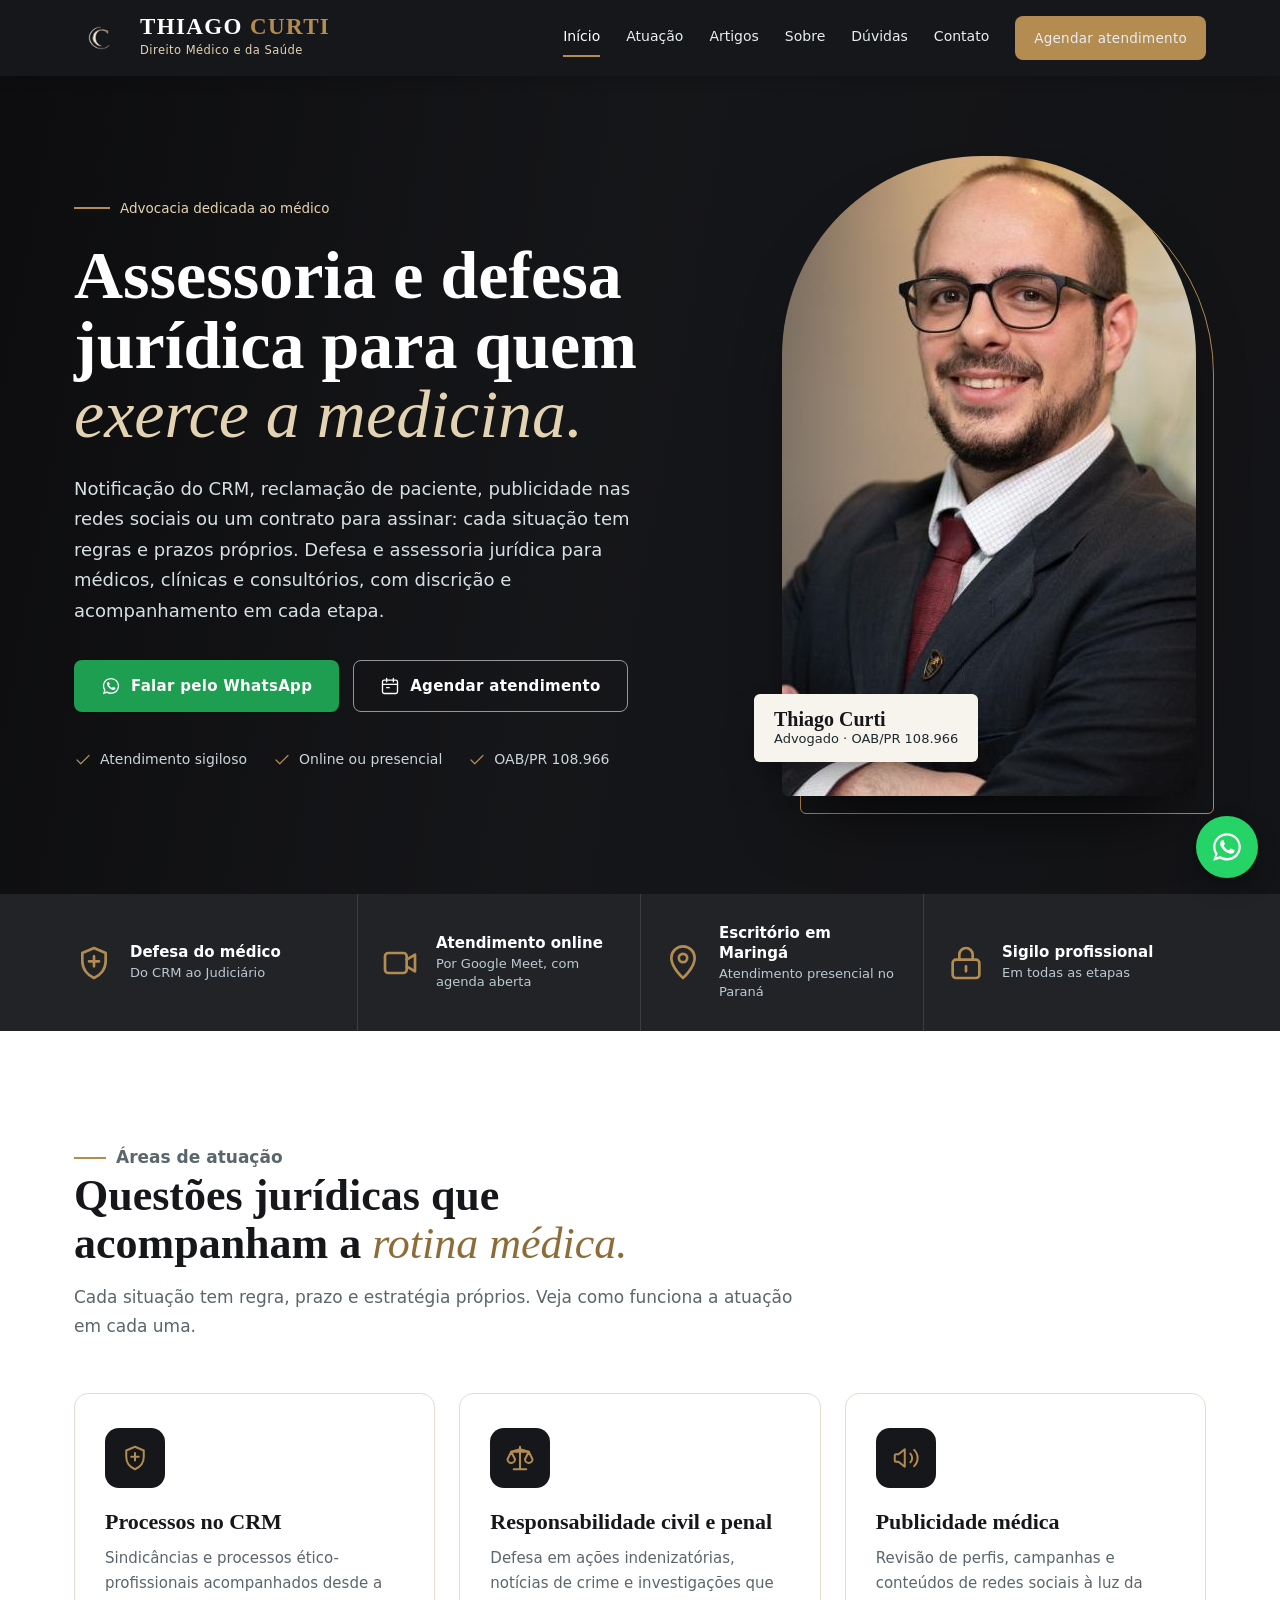
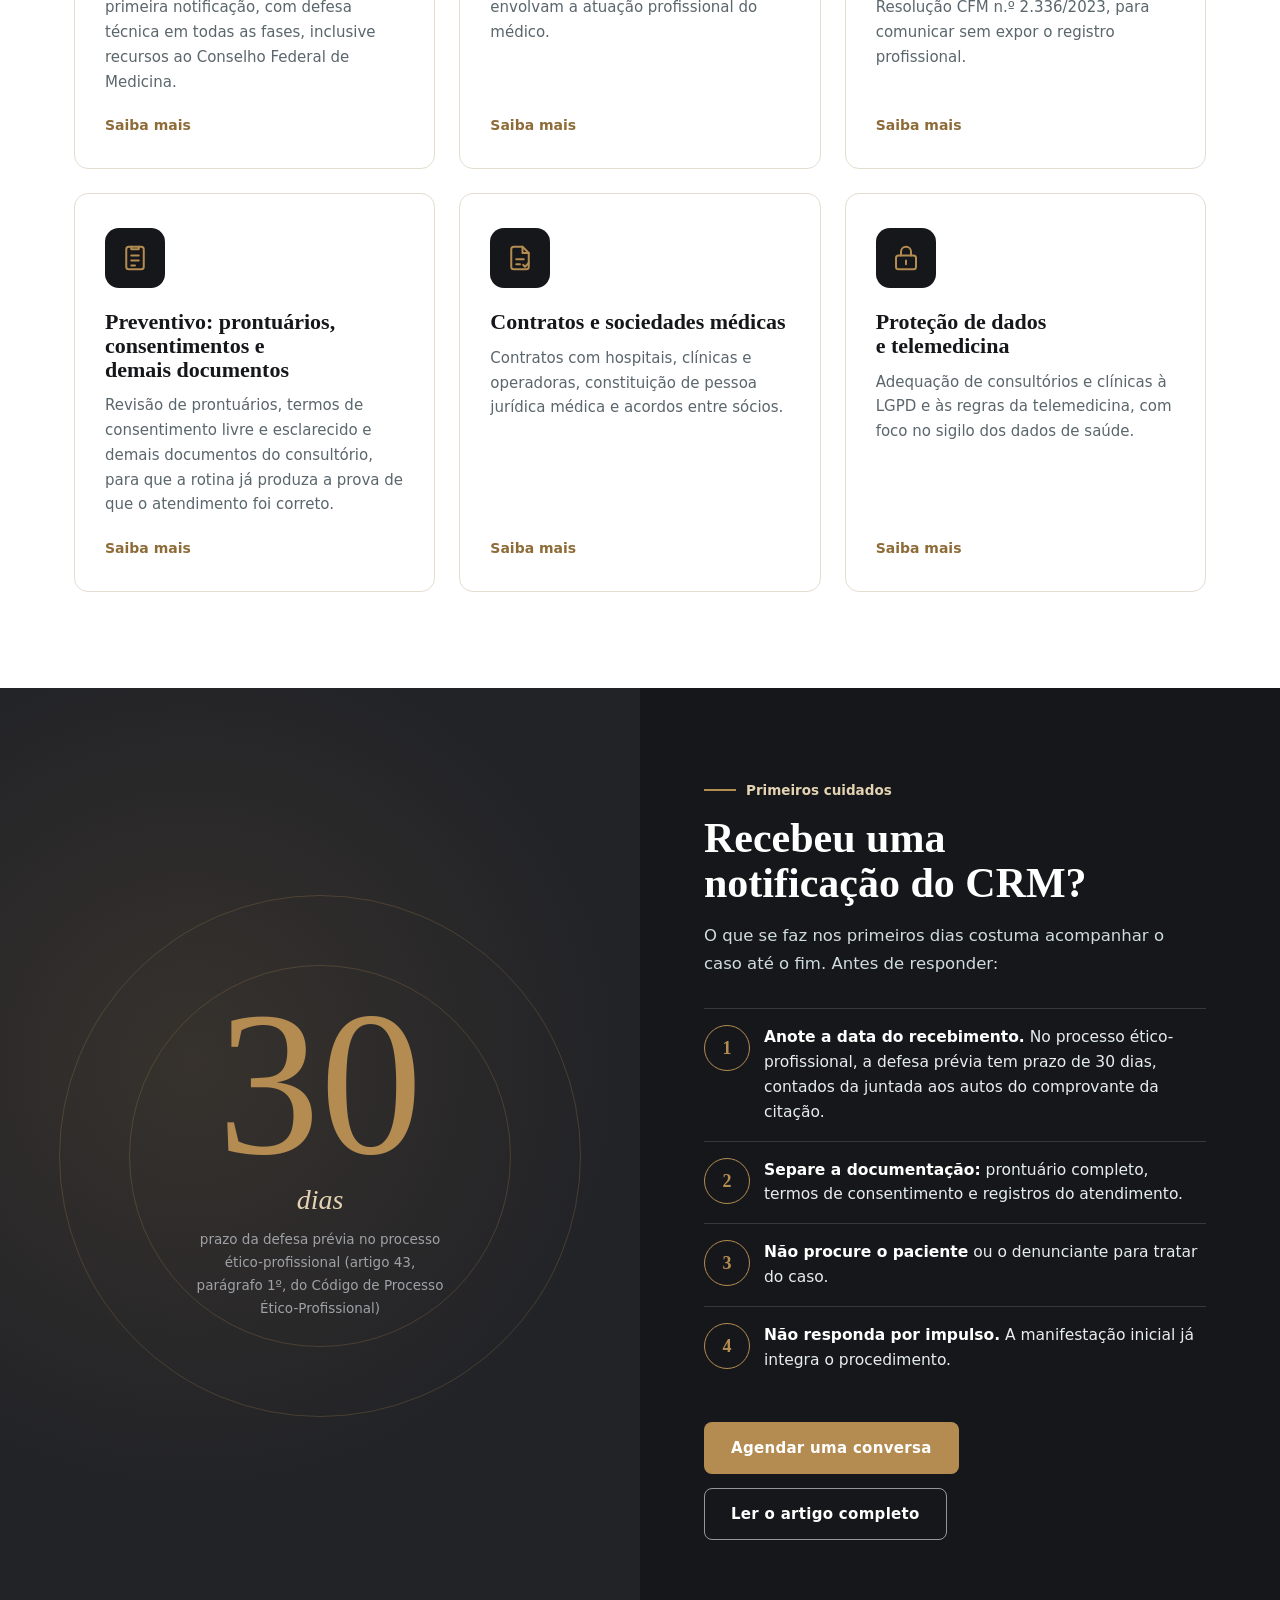
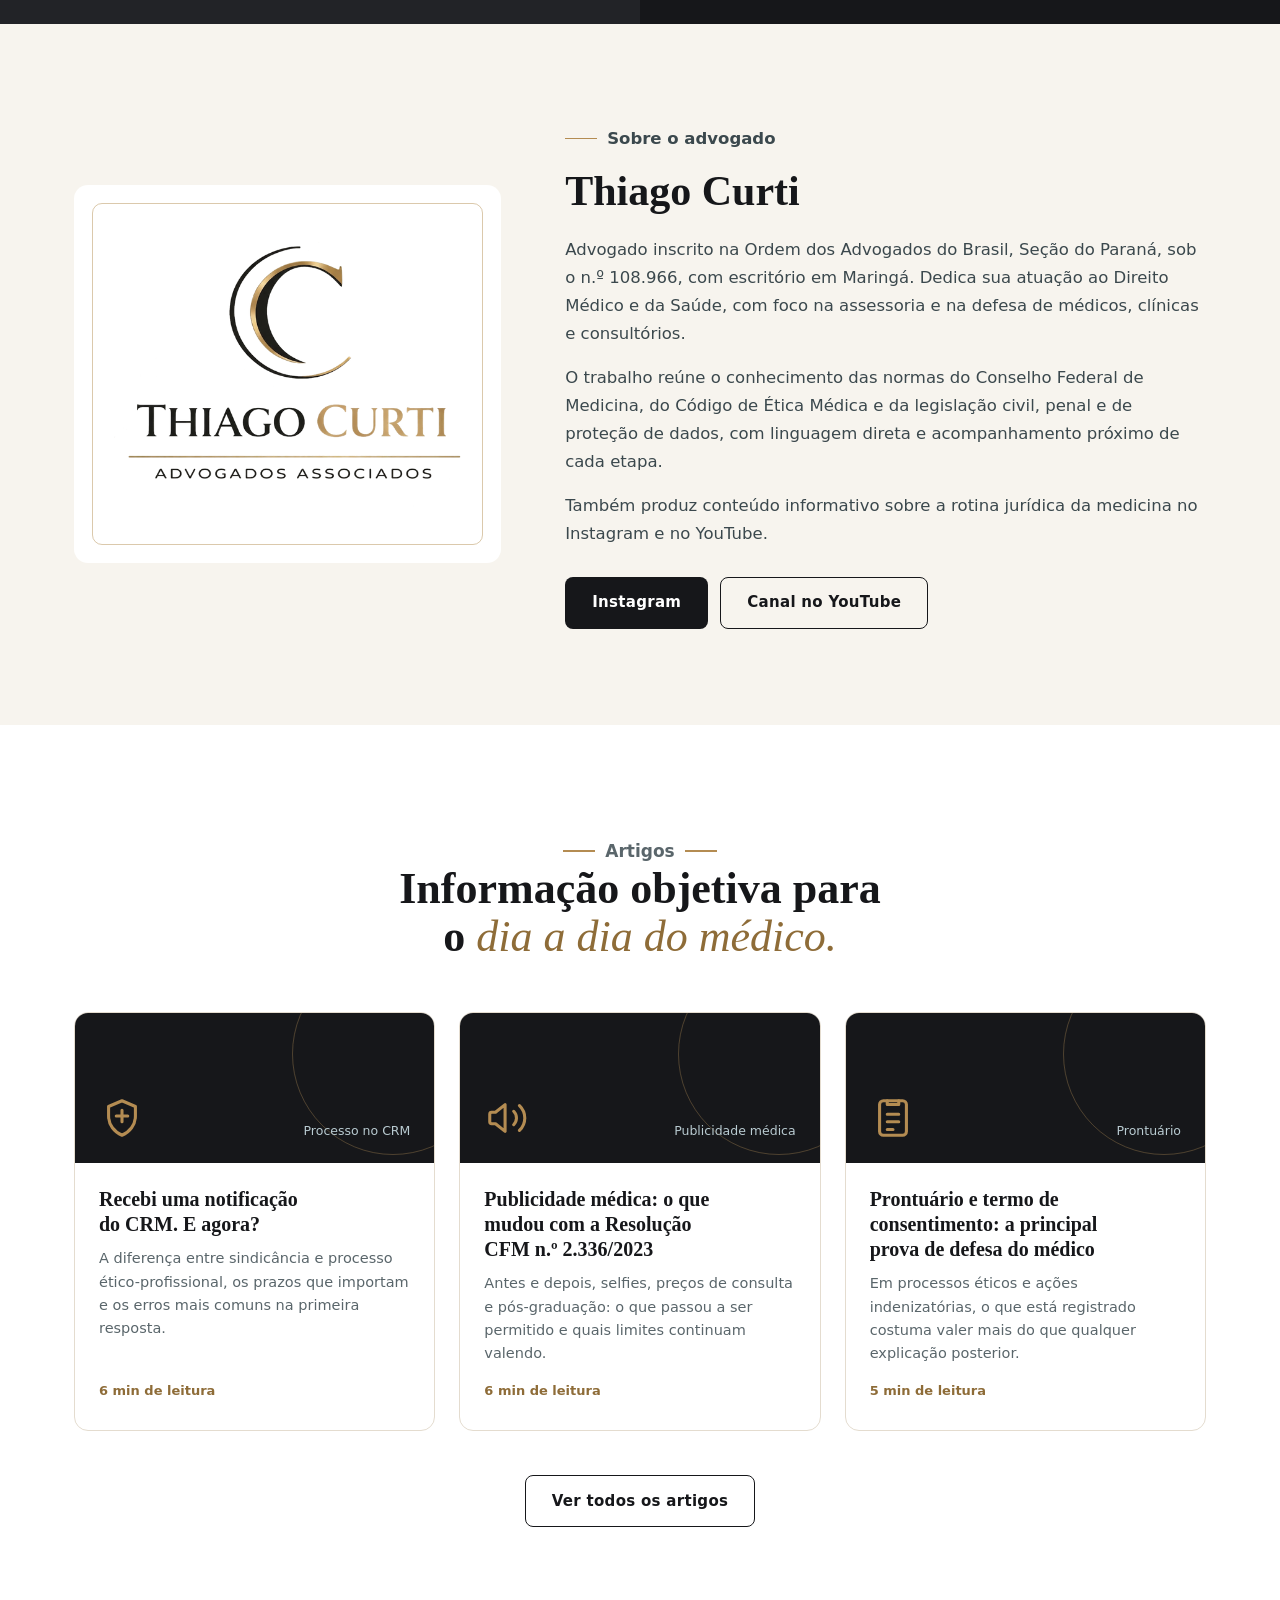
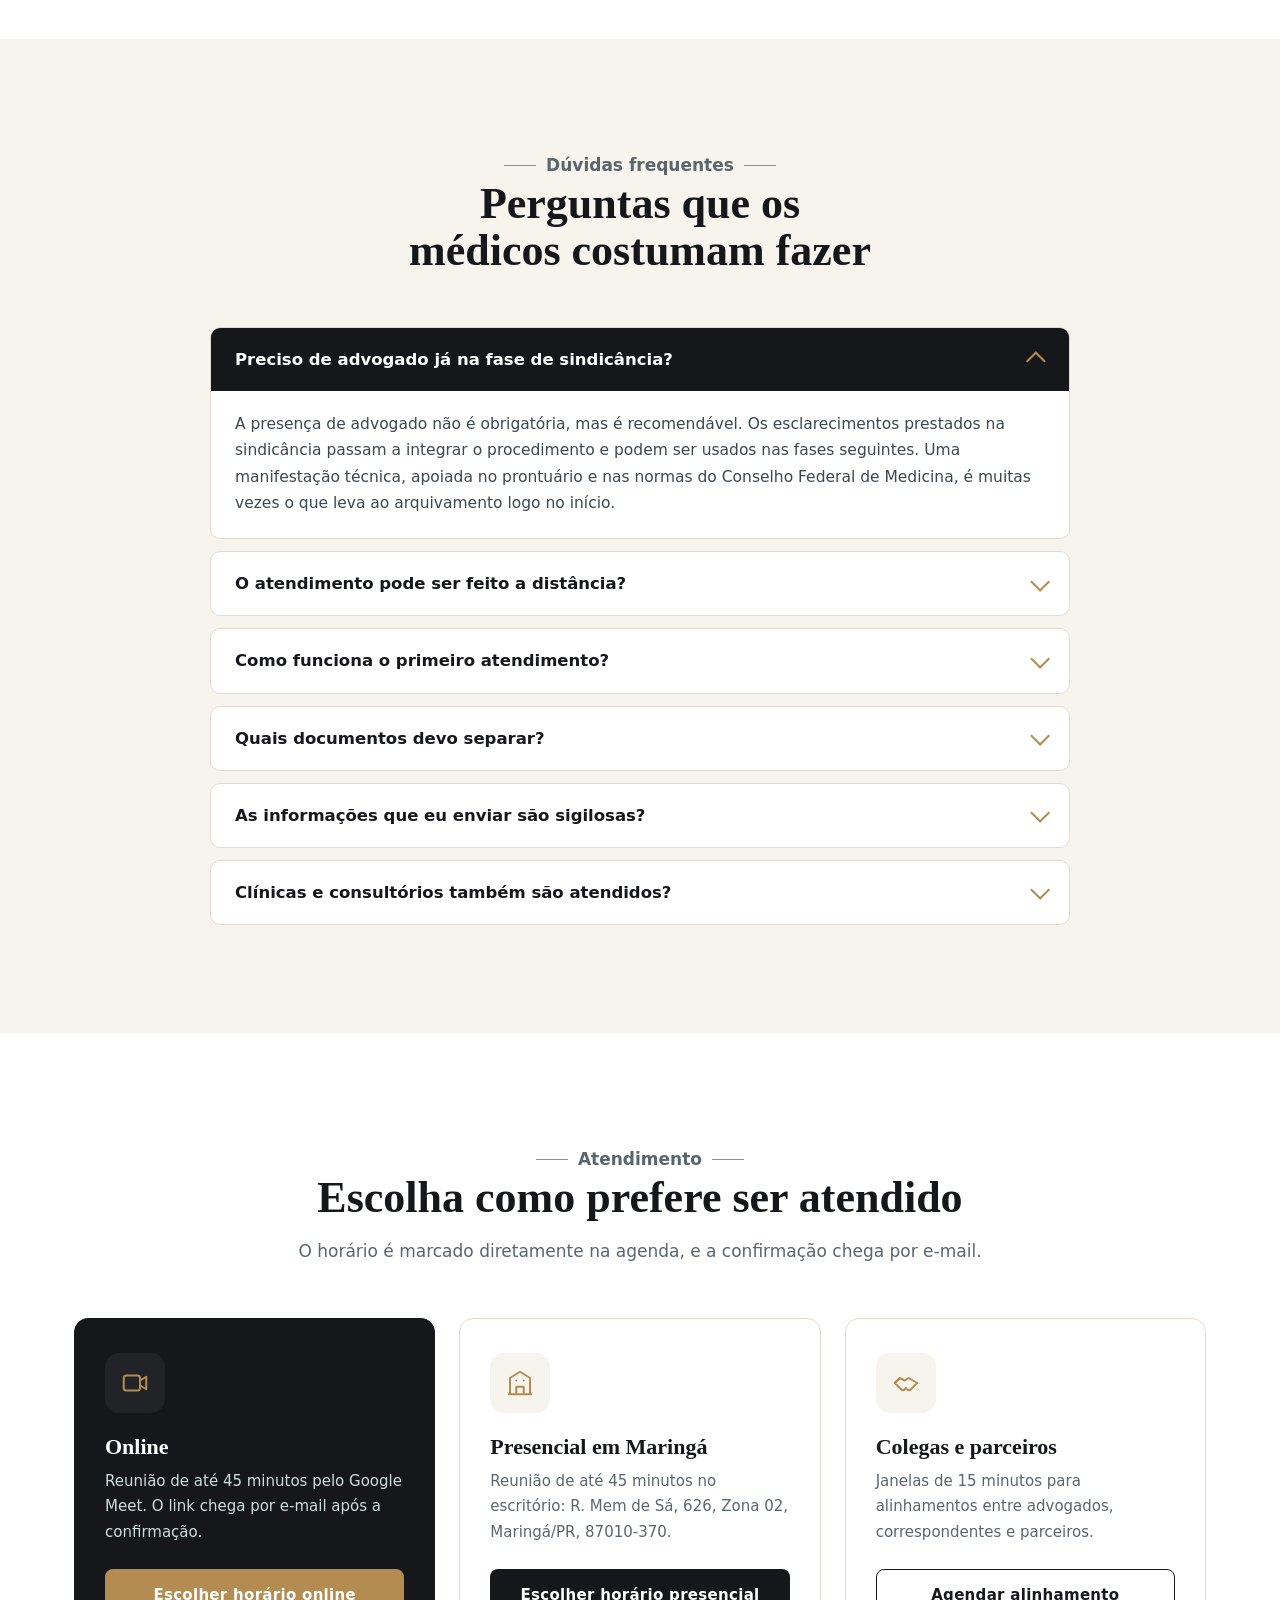
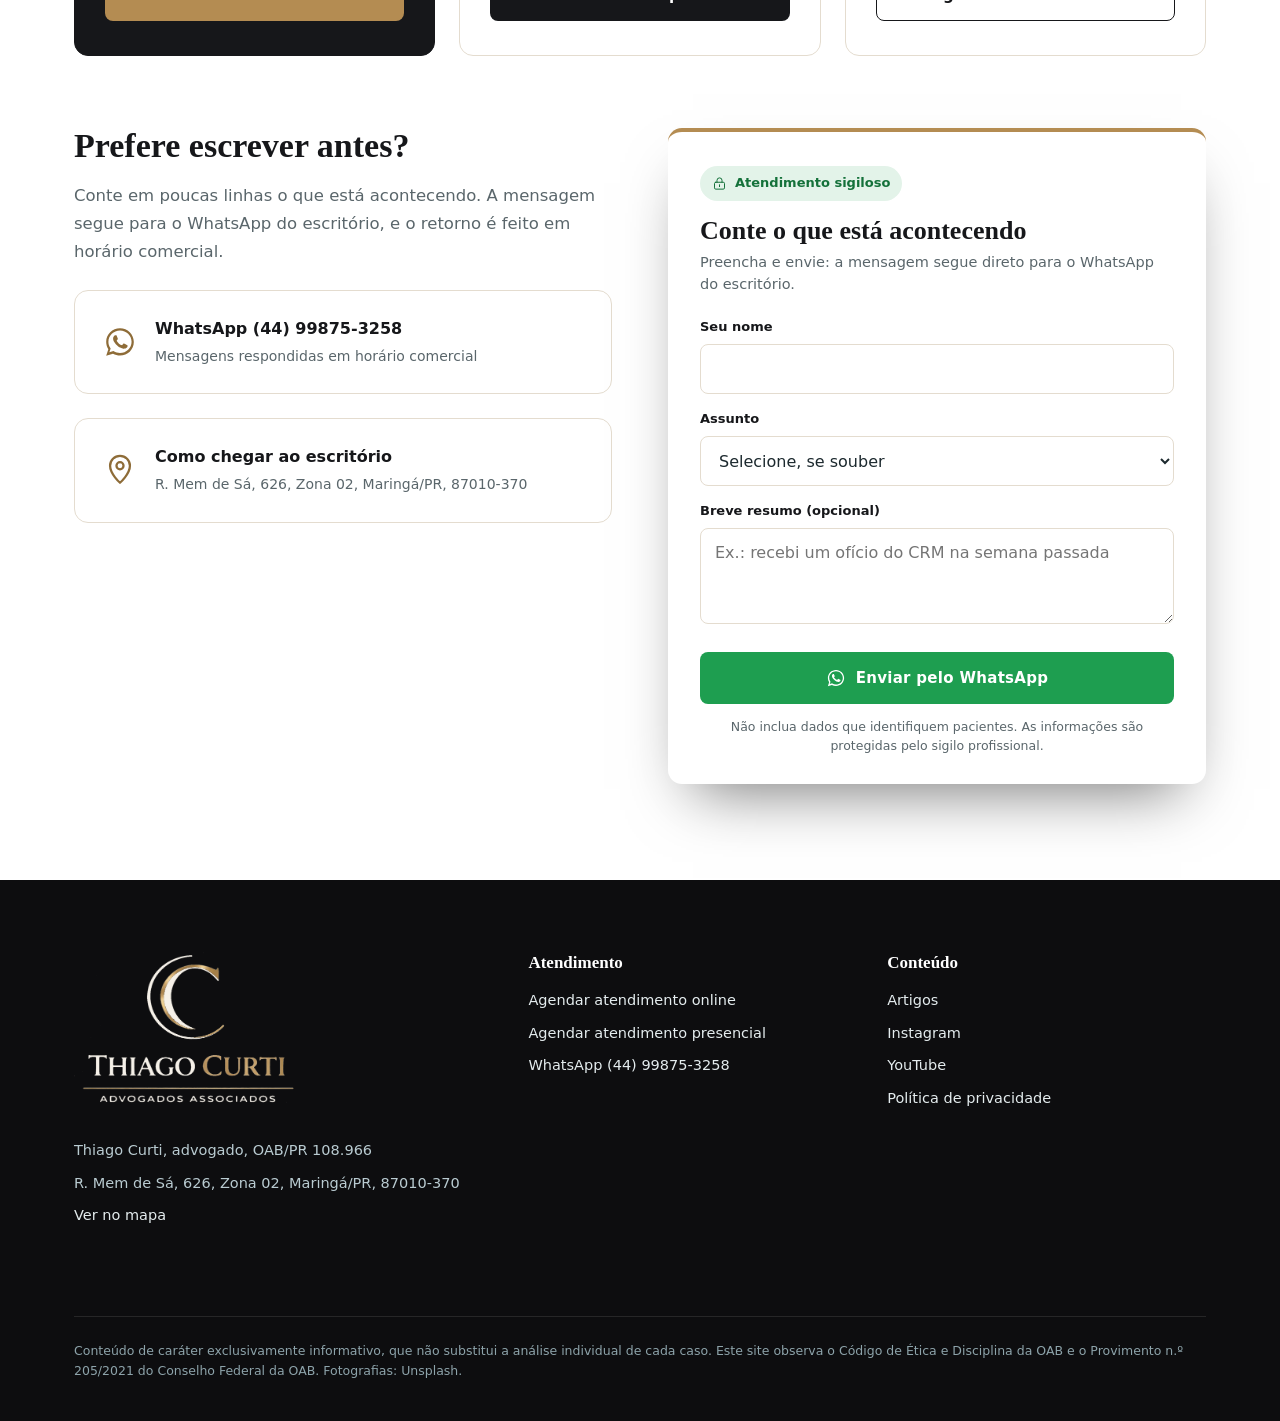
==== commit b3bec1c9: "Add files via upload" ====
--- a/index.html
+++ b/index.html
@@ -11,6 +11,7 @@
 <meta property="og:type" content="website">
 <meta property="og:locale" content="pt_BR">
 <meta property="og:image" content="https://thiagocurti.github.io/assets/img/thiago-curti.jpg">
+<meta name="google-site-verification" content="KDEpCcjyFiYWsmOzl2JCEaJj7ZCnC7lUH7FlzBdXmDM">
 <meta name="theme-color" content="#16171A">
 <link rel="icon" href="data:image/svg+xml,%3Csvg xmlns='http://www.w3.org/2000/svg' viewBox='0 0 40 40'%3E%3Crect width='40' height='40' rx='8' fill='%2316171A'/%3E%3Cpath d='M28 12a10 10 0 1 0 0 16' fill='none' stroke='%23B48C52' stroke-width='3.5' stroke-linecap='round'/%3E%3C/svg%3E">
 <link rel="preconnect" href="https://fonts.googleapis.com"><link rel="preconnect" href="https://fonts.gstatic.com" crossorigin><link href="https://fonts.googleapis.com/css2?family=Cormorant+Garamond:ital,wght@0,500;0,600;0,700;1,500;1,600&family=Montserrat:wght@400;500;600&display=swap" rel="stylesheet">
--- a/assets/style.css
+++ b/assets/style.css
@@ -0,0 +1,272 @@
+/* Thiago Curti — Direito Médico para médicos
+   Preto grafite e dourado do logotipo; Cormorant Garamond nos títulos (serifa clássica do logo), Montserrat no texto.
+   Abertura escura com o retrato do advogado em moldura dourada; cartões de área, perguntas frequentes e WhatsApp fixo. */
+:root{
+  --azul:#16171A;--azul-2:#222327;--azul-3:#0D0D0F;
+  --ouro:#B48C52;--ouro-2:#8E6C38;--ouro-claro:#E4D3B2;
+  --creme:#F7F4EE;--branco:#FFFFFF;--tinta:#1C292E;--cinza:#5A666B;--linha:#E4DCCF;
+  --whats:#1E9E50;--whats-2:#178543;
+  --serif:"Cormorant Garamond",Georgia,"Times New Roman",serif;
+  --sans:"Montserrat",system-ui,-apple-system,"Segoe UI",Arial,sans-serif;
+  --raio:14px;--sombra:0 18px 40px -18px rgba(13,13,15,.35);
+}
+*{box-sizing:border-box;min-width:0}
+html{scroll-behavior:smooth;scroll-padding-top:84px}
+body{margin:0;background:var(--branco);color:var(--tinta);font:16px/1.7 var(--sans);overflow-x:clip;-webkit-font-smoothing:antialiased}
+img{max-width:100%;display:block}
+a{color:var(--azul-2)}
+a:focus-visible,button:focus-visible,input:focus-visible,select:focus-visible,textarea:focus-visible,summary:focus-visible{outline:3px solid var(--ouro);outline-offset:3px}
+.wrap{max-width:1180px;margin:0 auto;padding:0 24px}
+.pular{position:absolute;left:-999px;top:0;background:var(--ouro);color:#fff;padding:10px 16px;z-index:100}
+.pular:focus{left:12px;top:12px}
+h1,h2,h3{font-family:var(--serif);font-weight:600;line-height:1.08;margin:0;text-wrap:balance}
+
+/* Botões */
+.btn{display:inline-flex;align-items:center;justify-content:center;gap:10px;min-height:52px;padding:0 26px;border-radius:8px;font:600 15px/1 var(--sans);letter-spacing:.02em;text-decoration:none;border:1.5px solid transparent;cursor:pointer;transition:background .2s,color .2s,border-color .2s,transform .2s}
+.btn svg{width:20px;height:20px;flex:none}
+.btn-whats{background:var(--whats);color:#fff}.btn-whats:hover{background:var(--whats-2)}
+.btn-ouro{background:var(--ouro);color:#fff}.btn-ouro:hover{background:var(--ouro-2)}
+.btn-claro{border-color:rgba(255,255,255,.55);color:#fff}.btn-claro:hover{background:#fff;color:var(--azul)}
+.btn-azul{background:var(--azul);color:#fff}.btn-azul:hover{background:var(--azul-2)}
+.btn-contorno{border-color:var(--azul);color:var(--azul)}.btn-contorno:hover{background:var(--azul);color:#fff}
+
+/* Cabeçalho */
+.topo{position:sticky;top:0;z-index:50;background:var(--azul);color:#fff;box-shadow:0 6px 20px -12px rgba(0,0,0,.5)}
+.topo .wrap{display:flex;align-items:center;justify-content:space-between;gap:24px;min-height:76px}
+.marca{display:flex;align-items:center;gap:12px;color:#fff;text-decoration:none}
+.marca img{width:54px;height:auto}
+.marca strong{display:block;font:600 23px/1 var(--serif);letter-spacing:.06em;text-transform:uppercase}
+.marca strong b{color:var(--ouro);font-weight:600}
+.marca span{display:block;font-size:11.5px;color:var(--ouro-claro);letter-spacing:.04em;margin-top:3px}
+.menu{display:flex;align-items:center;gap:26px}
+.menu a{color:#E8EEF0;text-decoration:none;font-size:14px;font-weight:500;padding:6px 0;border-bottom:2px solid transparent}
+.menu a:hover,.menu a[aria-current=page]{color:#fff;border-bottom-color:var(--ouro)}
+.menu .btn{min-height:44px;padding:0 18px;font-size:13.5px;border-bottom:0}
+.menu .btn:hover{color:#fff}
+.abrir-menu{display:none;background:none;border:1px solid rgba(255,255,255,.4);color:#fff;border-radius:8px;width:46px;height:46px;cursor:pointer}
+.abrir-menu svg{width:22px;height:22px}
+
+/* Topo da página inicial */
+.hero{position:relative;color:#fff;background:var(--azul-3) url("https://images.unsplash.com/photo-1674702727317-d29b2788dc4a?auto=format&fit=crop&w=2000&q=70") center/cover no-repeat;isolation:isolate}
+.hero::before{content:"";position:absolute;inset:0;z-index:-1;background:linear-gradient(100deg,rgba(13,13,15,.96) 0%,rgba(22,23,26,.9) 45%,rgba(22,23,26,.62) 100%)}
+.hero .wrap{display:grid;grid-template-columns:minmax(0,1.2fr) minmax(0,.8fr);gap:72px;align-items:center;padding-top:80px;padding-bottom:88px}
+.retrato-hero{position:relative;margin:0 10px 10px 0}
+.retrato-hero::before{content:"";position:absolute;inset:18px -18px -18px 18px;border:1.5px solid var(--ouro);border-radius:200px 200px 6px 6px}
+.retrato-hero img{position:relative;width:100%;aspect-ratio:4/5;object-fit:cover;object-position:50% 20%;border-radius:200px 200px 6px 6px;box-shadow:0 40px 70px -30px rgba(0,0,0,.8)}
+.retrato-hero figcaption{position:absolute;left:-28px;bottom:34px;background:var(--creme);color:var(--tinta);padding:14px 20px;border-radius:6px;box-shadow:0 18px 40px -16px rgba(0,0,0,.6);font-size:13px;line-height:1.35}
+.retrato-hero figcaption strong{display:block;font:600 20px/1.1 var(--serif);color:var(--azul)}
+.selo-topo{display:inline-flex;align-items:center;gap:10px;font-size:13.5px;color:var(--ouro-claro);margin:0 0 22px}
+.selo-topo::before{content:"";width:36px;height:1.5px;background:var(--ouro)}
+.hero h1{font-size:clamp(40px,5.6vw,68px);line-height:1.02;font-weight:600}
+.hero h1 em{font-style:italic;font-weight:500;color:var(--ouro-claro)}
+.hero .lead{font-size:18px;line-height:1.7;color:#D7E1E4;max-width:560px;margin:24px 0 34px}
+.acoes{display:flex;flex-wrap:wrap;gap:14px}
+.garantias{display:flex;flex-wrap:wrap;gap:10px 26px;margin:36px 0 0;padding:0;list-style:none;font-size:14px;color:#C9D6DA}
+.garantias li{display:flex;align-items:center;gap:8px}
+.garantias svg{width:18px;height:18px;color:var(--ouro);flex:none}
+
+/* Formulário */
+.form-card{background:#fff;color:var(--tinta);border-radius:var(--raio);padding:34px 32px 28px;box-shadow:0 30px 60px -25px rgba(0,0,0,.55);border-top:4px solid var(--ouro)}
+.form-card .etiqueta{display:inline-flex;align-items:center;gap:8px;background:#E3F3E9;color:#14713A;font-size:13px;font-weight:600;padding:6px 12px;border-radius:999px}
+.form-card h2{font-size:26px;margin:16px 0 6px;color:var(--azul)}
+.form-card .sub{margin:0 0 20px;color:var(--cinza);font-size:14.5px;line-height:1.55}
+.form-card label{display:block;font-size:13px;font-weight:600;color:var(--azul);margin:0 0 6px}
+.form-card .grupo{margin-bottom:14px}
+.form-card input,.form-card select,.form-card textarea{width:100%;font:16px/1.4 var(--sans);color:var(--tinta);background:#fff;border:1.5px solid var(--linha);border-radius:8px;padding:13px 14px;min-height:50px}
+.form-card textarea{min-height:96px;resize:vertical}
+.form-card input:focus,.form-card select:focus,.form-card textarea:focus{border-color:var(--ouro);outline:none;box-shadow:0 0 0 3px rgba(184,147,90,.25)}
+.form-card .btn{width:100%;margin-top:6px}
+.form-card .nota{font-size:12.5px;color:var(--cinza);line-height:1.5;margin:14px 0 0;text-align:center}
+.form-card .erro{color:#A23B2A;font-size:13px;margin:4px 0 0;display:none}
+.form-card .invalido+.erro{display:block}
+
+/* Faixa de compromissos */
+.faixa{background:var(--azul-2);color:#fff}
+.faixa .wrap{display:grid;grid-template-columns:repeat(4,minmax(0,1fr));gap:0}
+.faixa div.item{display:flex;align-items:center;gap:16px;padding:30px 22px;border-left:1px solid rgba(255,255,255,.12)}
+.faixa div.item:first-child{border-left:0;padding-left:0}
+.faixa svg{width:40px;height:40px;color:var(--ouro);flex:none}
+.faixa strong{display:block;font-size:15px;font-weight:600;line-height:1.3}
+.faixa span{display:block;font-size:13px;color:#B9CBD1;line-height:1.4;margin-top:2px}
+
+/* Seções */
+section{padding:96px 0}
+.creme{background:var(--creme)}
+.cab-secao{max-width:720px;margin:0 0 52px}
+.cab-secao.centro{margin-left:auto;margin-right:auto;text-align:center}
+.marcador{display:inline-flex;align-items:center;gap:10px;font-size:13.5px;font-weight:600;color:var(--ouro-2);margin:0 0 14px}
+.marcador::before{content:"";width:32px;height:1.5px;background:var(--ouro)}
+.cab-secao.centro .marcador::after{content:"";width:32px;height:1.5px;background:var(--ouro)}
+.cab-secao h2{font-size:clamp(30px,3.6vw,44px);color:var(--azul)}
+.cab-secao h2 em{font-style:italic;color:var(--ouro-2);font-weight:500}
+.cab-secao p{font-size:17px;color:var(--cinza);margin:16px 0 0}
+
+/* Cartões de áreas */
+.cartoes{display:grid;grid-template-columns:repeat(3,minmax(0,1fr));gap:24px}
+.cartao{position:relative;background:#fff;border:1px solid var(--linha);border-radius:var(--raio);padding:34px 30px 30px;display:flex;flex-direction:column;transition:transform .25s,box-shadow .25s,border-color .25s}
+.cartao:hover{transform:translateY(-4px);box-shadow:var(--sombra);border-color:transparent}
+.icone{width:60px;height:60px;border-radius:14px;background:var(--azul);color:var(--ouro);display:grid;place-items:center;margin-bottom:22px}
+.icone svg{width:30px;height:30px}
+.cartao h3{font-size:22px;color:var(--azul);margin-bottom:12px}
+.cartao p{margin:0 0 20px;color:var(--cinza);font-size:15px;line-height:1.65}
+.cartao a{margin-top:auto;font-weight:600;font-size:14px;color:var(--ouro-2);text-decoration:none}
+.cartao a:hover{text-decoration:underline}
+.cartao a::after{content:"";position:absolute;inset:0}
+
+/* Bloco CRM */
+.crm{padding:0;background:var(--azul);color:#fff}
+.crm .grade{display:grid;grid-template-columns:minmax(0,1fr) minmax(0,1fr);min-height:560px}
+.crm .foto{position:relative;background:var(--azul-2) radial-gradient(circle at 30% 40%,rgba(180,140,82,.14),transparent 60%);display:grid;place-items:center;overflow:hidden}
+.crm .foto::before,.crm .foto::after{content:"";position:absolute;border:1px solid rgba(180,140,82,.25);border-radius:50%}
+.crm .foto::before{width:520px;height:520px}.crm .foto::after{width:380px;height:380px}
+.prazo{position:relative;text-align:center;color:var(--ouro-claro)}
+.prazo b{display:block;font:500 clamp(140px,16vw,220px)/.9 var(--serif);color:var(--ouro)}
+.prazo span{display:block;font:italic 500 28px/1.2 var(--serif);margin-top:6px}
+.prazo small{display:block;font-size:13.5px;color:#9EA1A6;margin-top:12px;max-width:260px}
+.crm .texto{padding:84px max(24px,calc((100vw - 1180px)/2 + 24px)) 84px 64px}
+.crm .marcador{color:var(--ouro-claro)}
+.crm h2{font-size:clamp(30px,3.4vw,42px)}
+.crm .intro{color:#CFDCE0;font-size:16.5px;margin:16px 0 30px}
+.passos{list-style:none;margin:0 0 34px;padding:0;counter-reset:p}
+.passos li{counter-increment:p;display:grid;grid-template-columns:44px 1fr;gap:16px;padding:16px 0;border-top:1px solid rgba(255,255,255,.14);font-size:15.5px;line-height:1.6;color:#E6EDEF}
+.passos li::before{content:counter(p);width:44px;height:44px;border-radius:50%;border:1.5px solid var(--ouro);color:var(--ouro);display:grid;place-items:center;font:600 18px/1 var(--serif)}
+.passos strong{color:#fff}
+
+/* Sobre */
+.sobre{display:grid;grid-template-columns:minmax(0,.8fr) minmax(0,1.2fr);gap:64px;align-items:center}
+.retrato{position:relative;aspect-ratio:4/5;border-radius:var(--raio);background:linear-gradient(160deg,var(--azul-2),var(--azul-3));display:grid;place-items:center;overflow:hidden}
+.retrato::after{content:"";position:absolute;inset:18px;border:1px solid rgba(184,147,90,.5);border-radius:10px}
+.retrato .mono{text-align:center;color:var(--ouro-claro);font-size:14px;letter-spacing:.06em}
+.retrato .mono svg{width:120px;height:120px;margin:0 auto 18px}
+.sobre h2{font-size:clamp(30px,3.4vw,42px);color:var(--azul);margin-bottom:22px}
+.sobre p{color:#3B484D;font-size:16.5px;margin:0 0 16px}
+.sobre .redes{display:flex;flex-wrap:wrap;gap:12px;margin-top:28px}
+
+/* Artigos */
+.grade-artigos{display:grid;grid-template-columns:repeat(3,minmax(0,1fr));gap:24px}
+.card-artigo{position:relative;background:#fff;border-radius:var(--raio);overflow:hidden;border:1px solid var(--linha);display:flex;flex-direction:column;transition:transform .25s,box-shadow .25s}
+.card-artigo:hover{transform:translateY(-4px);box-shadow:var(--sombra)}
+.card-artigo .capa{height:150px;background:var(--azul);color:var(--ouro);display:flex;align-items:flex-end;justify-content:space-between;padding:22px 24px;position:relative;overflow:hidden}
+.card-artigo .capa svg{width:46px;height:46px;position:relative}
+.card-artigo .capa::before{content:"";position:absolute;right:-60px;top:-60px;width:200px;height:200px;border-radius:50%;border:1px solid rgba(184,147,90,.35)}
+.card-artigo .capa span{font-size:12.5px;color:#B9CBD1;position:relative}
+.card-artigo .txt{padding:24px 24px 28px;display:flex;flex-direction:column;flex:1}
+.card-artigo h3{font-size:20px;line-height:1.25;color:var(--azul);margin-bottom:10px}
+.card-artigo h3 a{color:inherit;text-decoration:none}
+.card-artigo h3 a::after{content:"";position:absolute;inset:0}
+.card-artigo p{margin:0;font-size:14.5px;color:var(--cinza);line-height:1.6}
+.card-artigo .data{margin-top:auto;padding-top:16px;font-size:13px;color:var(--ouro-2);font-weight:600}
+.ver-todos{text-align:center;margin-top:44px}
+
+/* Perguntas frequentes */
+.faq{max-width:860px;margin:0 auto}
+.faq details{background:#fff;border:1px solid var(--linha);border-radius:10px;margin-bottom:12px;overflow:hidden}
+.faq summary{list-style:none;cursor:pointer;display:flex;align-items:center;justify-content:space-between;gap:18px;padding:20px 24px;font:600 16.5px/1.4 var(--sans);color:var(--azul)}
+.faq summary::-webkit-details-marker{display:none}
+.faq summary::after{content:"";width:12px;height:12px;flex:none;border-right:2px solid var(--ouro);border-bottom:2px solid var(--ouro);transform:rotate(45deg) translateY(-3px);transition:transform .2s}
+.faq details[open] summary{background:var(--azul);color:#fff}
+.faq details[open] summary::after{transform:rotate(-135deg) translateY(-3px)}
+.faq .resp{padding:20px 24px 8px;color:#3B484D;font-size:15.5px}
+.faq .resp p{margin:0 0 14px}
+
+/* Atendimento */
+.opcoes{display:grid;grid-template-columns:repeat(3,minmax(0,1fr));gap:24px}
+.opcao{background:#fff;border-radius:var(--raio);padding:34px 30px;border:1px solid var(--linha);display:flex;flex-direction:column}
+.opcao.destaque{background:var(--azul);color:#fff;border-color:var(--azul)}
+.opcao .icone{background:var(--creme)}
+.opcao.destaque .icone{background:var(--azul-2)}
+.opcao h3{font-size:22px;color:var(--azul);margin-bottom:10px}
+.opcao.destaque h3{color:#fff}
+.opcao p{margin:0 0 24px;font-size:15px;color:var(--cinza)}
+.opcao.destaque p{color:#CFDCE0}
+.opcao .btn{margin-top:auto}
+.contato{display:grid;grid-template-columns:minmax(0,1fr) minmax(0,1fr);gap:24px;margin-top:24px}
+.contato a.bloco{display:flex;align-items:center;gap:18px;padding:24px 28px;border-radius:var(--raio);background:#fff;border:1px solid var(--linha);text-decoration:none;color:var(--tinta)}
+.contato a.bloco:hover{border-color:var(--ouro)}
+.contato svg{width:34px;height:34px;color:var(--ouro-2);flex:none}
+.contato strong{display:block;color:var(--azul);font-size:16px}
+.contato span{font-size:14px;color:var(--cinza)}
+
+/* Páginas de artigo */
+.artigo-topo{background:var(--azul) linear-gradient(110deg,var(--azul-3),var(--azul-2));color:#fff;padding:72px 0 64px}
+.artigo-topo .wrap{max-width:860px}
+.artigo-topo h1{font-size:clamp(32px,4.4vw,50px);font-weight:700}
+.artigo-topo .meta{color:#C9D6DA;font-size:14.5px;margin:18px 0 0}
+.voltar{display:inline-block;color:var(--ouro-claro);font-size:14px;margin-bottom:22px}
+.corpo{max-width:760px;margin:0 auto;padding:56px 24px 16px;font-size:17.5px;line-height:1.8;color:#26343A}
+.corpo h2{font-size:28px;color:var(--azul);margin:44px 0 14px}
+.corpo p{margin:0 0 20px}
+.corpo ul,.corpo ol{padding-left:22px;margin:0 0 22px}
+.corpo li{margin-bottom:10px}
+.corpo li::marker{color:var(--ouro-2);font-weight:600}
+.resumo{background:var(--creme);border-left:4px solid var(--ouro);padding:22px 26px;border-radius:0 10px 10px 0;font-size:16.5px}
+.resumo strong{color:var(--azul)}
+.cta-artigo{max-width:760px;margin:24px auto 0;padding:0 24px}
+.cta-artigo>div{background:var(--azul);color:#fff;border-radius:var(--raio);padding:34px;display:grid;grid-template-columns:minmax(0,1fr) auto;gap:24px;align-items:center}
+.cta-artigo h2{font-size:24px;margin-bottom:8px}
+.cta-artigo p{margin:0;color:#CFDCE0;font-size:15.5px}
+.cta-artigo .acoes{flex-direction:column}
+.aviso{max-width:760px;margin:24px auto 72px;padding:0 24px;font-size:13.5px;color:var(--cinza)}
+.lista-pagina{padding:72px 0 96px}
+
+/* Rodapé */
+.rodape-site{background:var(--azul-3);color:#B9CBD1;padding:72px 0 32px;font-size:14.5px}
+.rodape-site .cols{display:grid;grid-template-columns:1.3fr 1fr 1fr;gap:40px}
+.rodape-site strong{display:block;color:#fff;font:600 17px/1.3 var(--serif);margin-bottom:14px}
+.rodape-site p{margin:0 0 8px}
+.rodape-site a{color:#E4ECEE;text-decoration:none}
+.rodape-site a:hover{color:var(--ouro-claro);text-decoration:underline}
+.rodape-site .legal{grid-column:1/-1;border-top:1px solid rgba(255,255,255,.1);margin-top:40px;padding-top:24px;font-size:12.5px;color:#8DA3AA;line-height:1.6}
+
+/* WhatsApp fixo */
+.whats-fixo{position:fixed;right:22px;bottom:22px;z-index:60;width:62px;height:62px;border-radius:50%;background:#25D366;color:#fff;display:grid;place-items:center;box-shadow:0 10px 26px -6px rgba(0,0,0,.45);transition:transform .2s}
+.whats-fixo:hover{transform:scale(1.07)}
+.whats-fixo svg{width:34px;height:34px}
+
+@media (max-width:1020px){
+  .hero .wrap{grid-template-columns:1fr;gap:44px;padding-top:64px;padding-bottom:72px}
+  .faixa .wrap{grid-template-columns:repeat(2,minmax(0,1fr))}
+  .faixa div.item{border-left:0;padding-left:0}
+  .cartoes,.grade-artigos,.opcoes{grid-template-columns:repeat(2,minmax(0,1fr))}
+  .crm .grade{grid-template-columns:1fr}
+  .crm .foto{min-height:300px}
+  .crm .texto{padding:64px 24px}
+  .sobre{grid-template-columns:1fr;gap:40px}
+  .retrato{aspect-ratio:16/10;max-width:520px}
+}
+@media (max-width:860px){
+  .abrir-menu{display:grid;place-items:center}
+  .menu{display:none;position:absolute;left:0;right:0;top:76px;background:var(--azul);flex-direction:column;align-items:stretch;gap:0;padding:8px 24px 20px;border-top:1px solid rgba(255,255,255,.1)}
+  .menu.aberto{display:flex}
+  .menu a{padding:14px 0;border-bottom:1px solid rgba(255,255,255,.08)}
+  .menu .btn{margin-top:14px}
+}
+@media (max-width:640px){
+  section{padding:68px 0}
+  .wrap{padding:0 18px}
+  .hero .lead{font-size:16.5px}
+  .acoes .btn{width:100%}
+  .form-card{padding:28px 20px 22px}
+  .faixa .wrap{grid-template-columns:1fr}
+  .faixa div.item{padding:18px 0;border-top:1px solid rgba(255,255,255,.1)}
+  .faixa div.item:first-child{border-top:0}
+  .cartoes,.grade-artigos,.opcoes,.contato,.rodape-site .cols{grid-template-columns:1fr}
+  .cta-artigo>div{grid-template-columns:1fr}
+  .corpo{font-size:17px}
+  .marca span{display:none}
+}
+@media (prefers-reduced-motion:reduce){*{transition:none!important;scroll-behavior:auto!important}}
+
+.contato-grade{display:grid;grid-template-columns:minmax(0,1fr) minmax(0,1fr);gap:56px;align-items:start;margin-top:72px}
+.contato-grade h3{font-size:34px;color:var(--azul);margin-bottom:14px}
+.contato-grade .lado p{color:var(--cinza);font-size:16.5px}
+.contato-grade .contato{grid-template-columns:1fr;margin-top:24px}
+.logo-rodape{width:220px;margin-bottom:18px}
+.sobre .assinatura{width:180px;margin-top:26px;opacity:.95}
+.retrato{aspect-ratio:4/5}
+.retrato img{width:100%;height:100%;object-fit:cover;object-position:50% 20%}
+.retrato::after{z-index:1}
+@media (max-width:1020px){.retrato-hero{max-width:380px;margin:10px auto 18px}.contato-grade{grid-template-columns:1fr;gap:36px}}
+@media (max-width:640px){.retrato-hero figcaption{left:-6px}.marca strong{font-size:19px}}
+.sr{position:absolute;width:1px;height:1px;overflow:hidden;clip:rect(0 0 0 0);white-space:nowrap}
+@media (max-width:640px){.retrato-hero{max-width:300px;margin:0 auto 12px}.retrato-hero::before{inset:12px -12px -12px 12px}.hero .wrap{gap:32px}}
